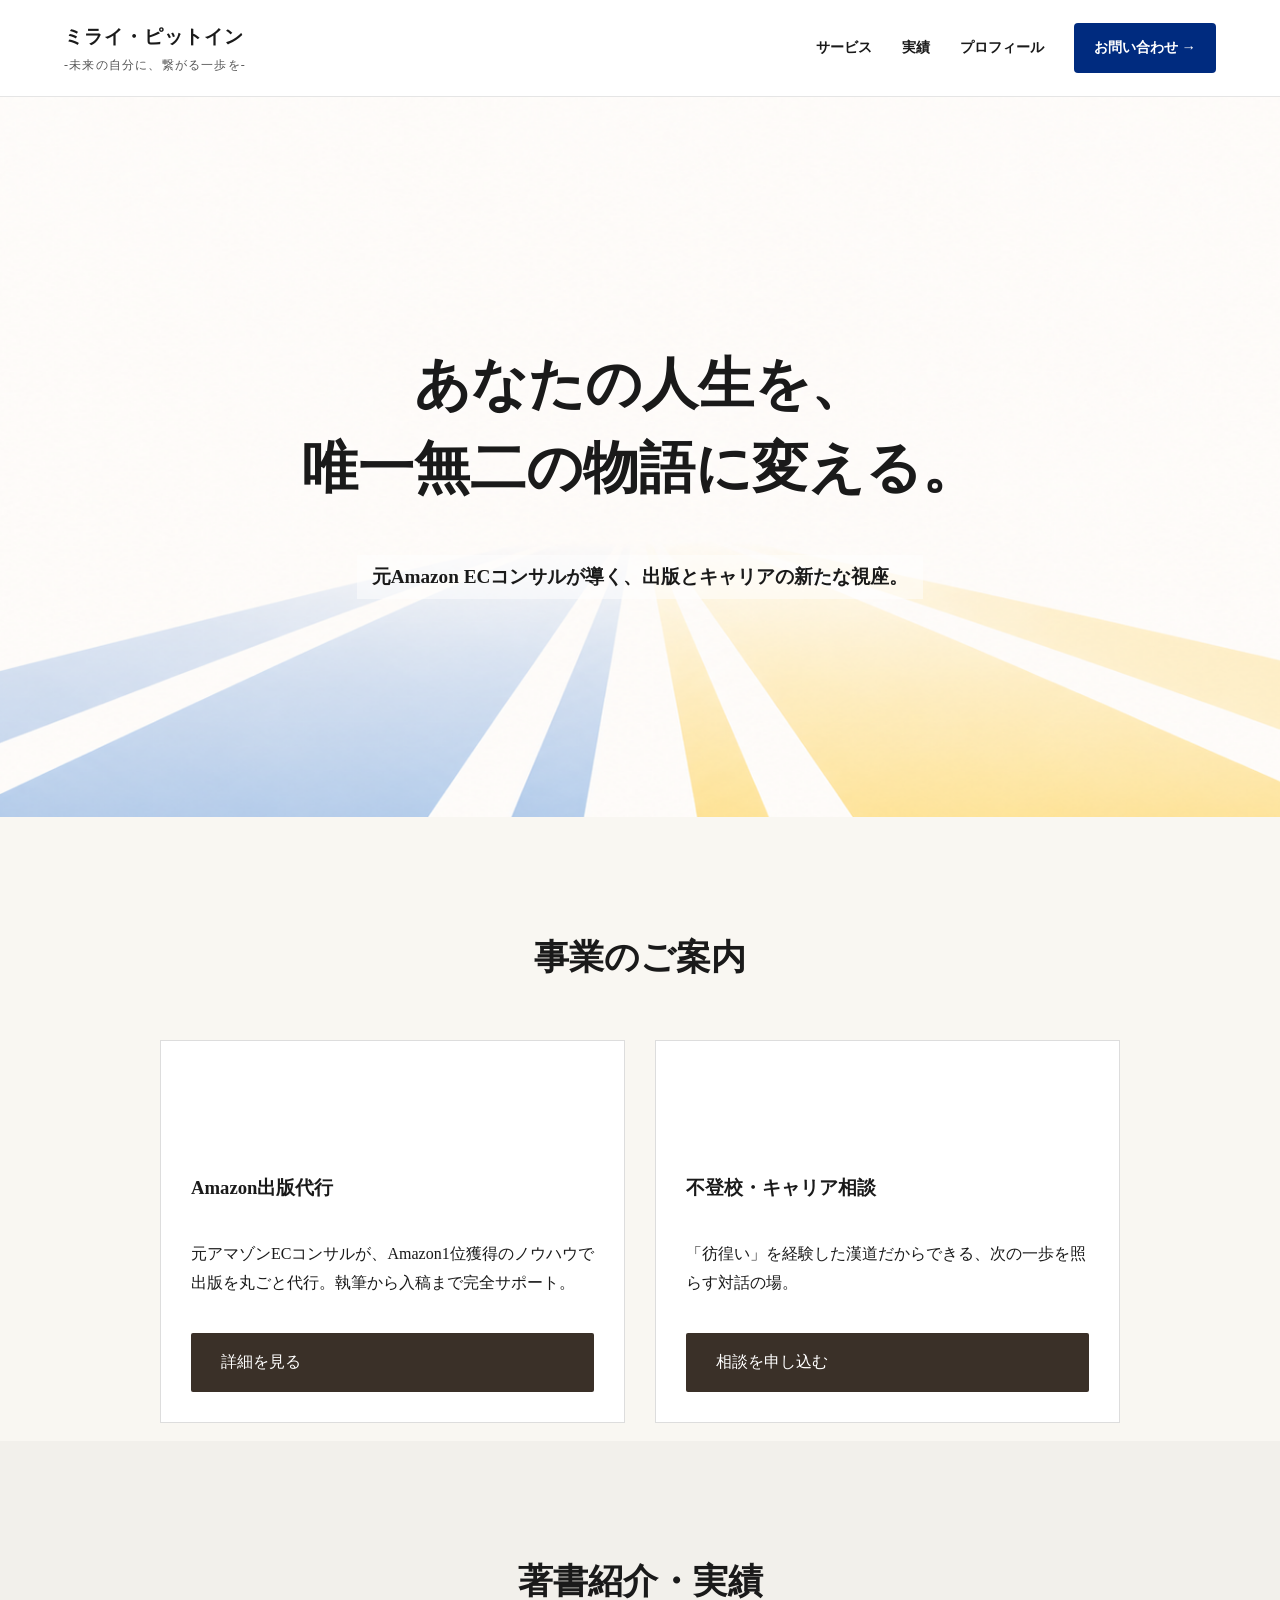
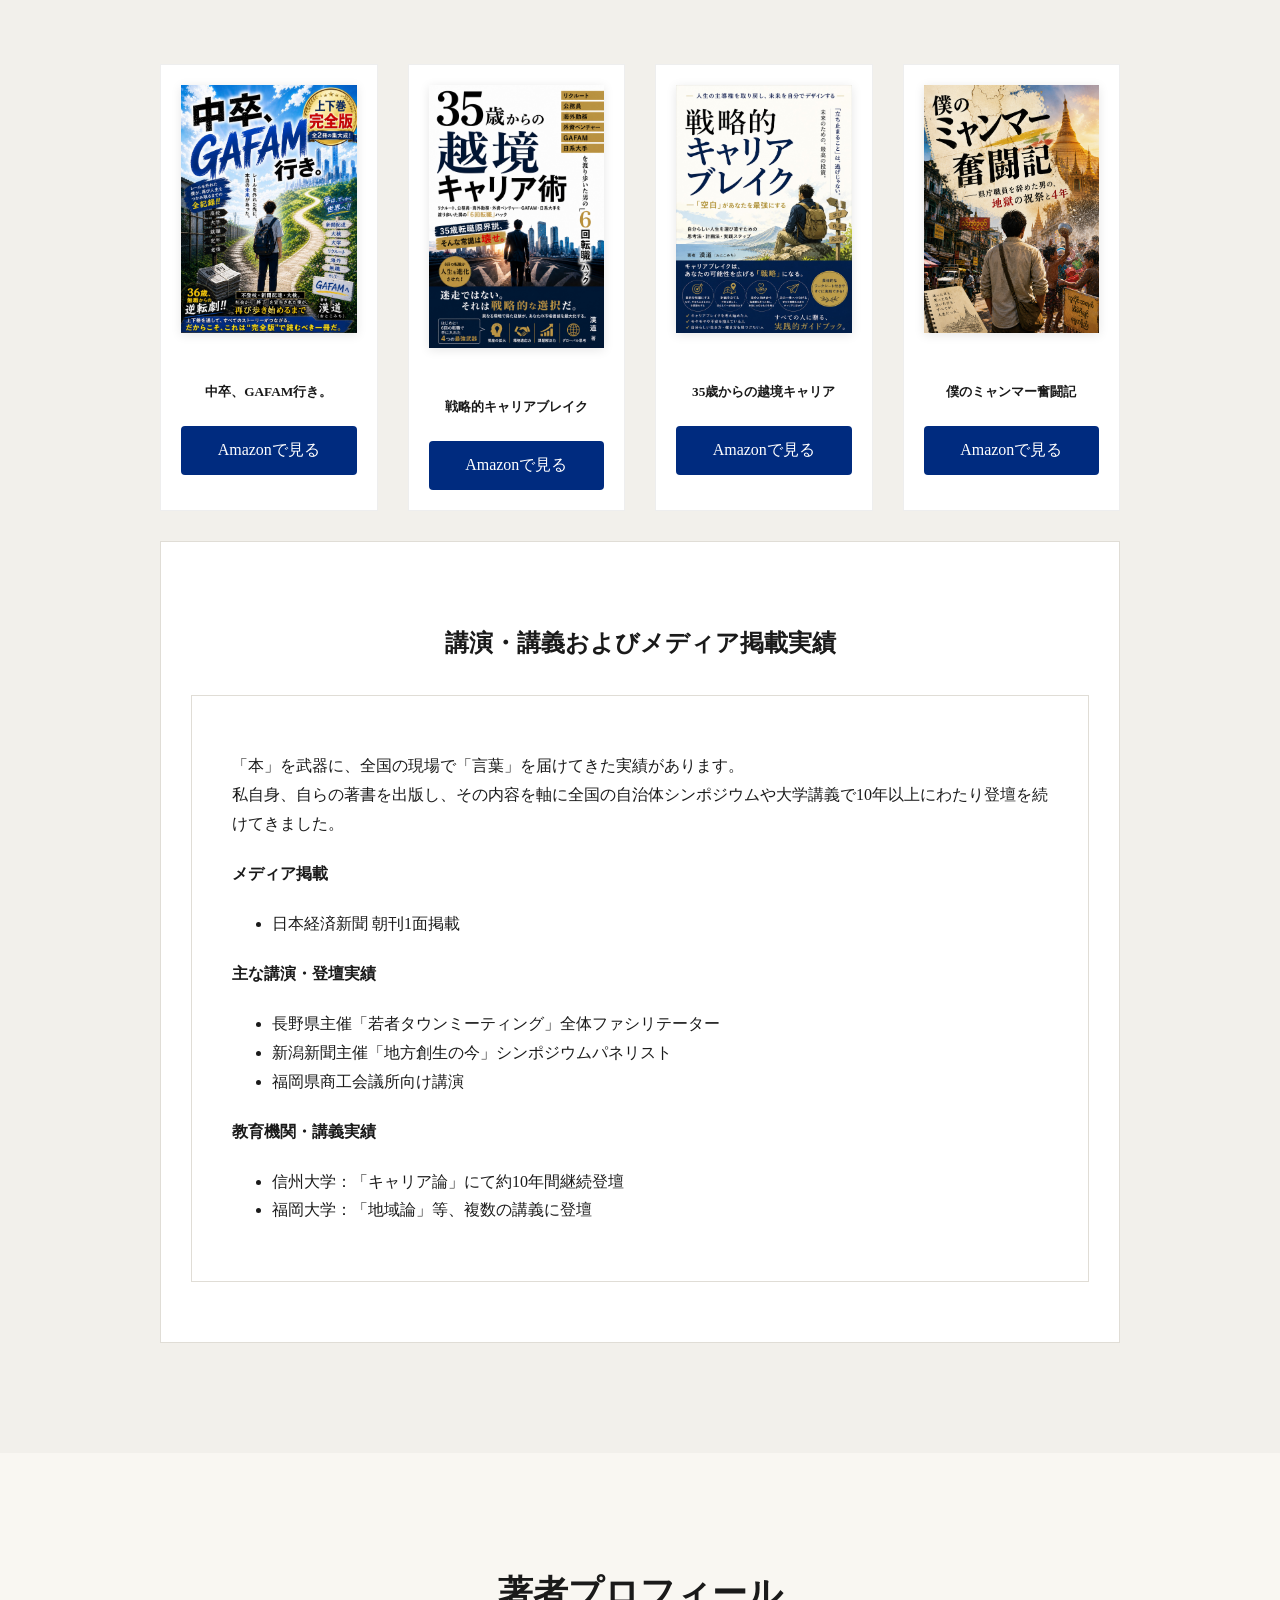
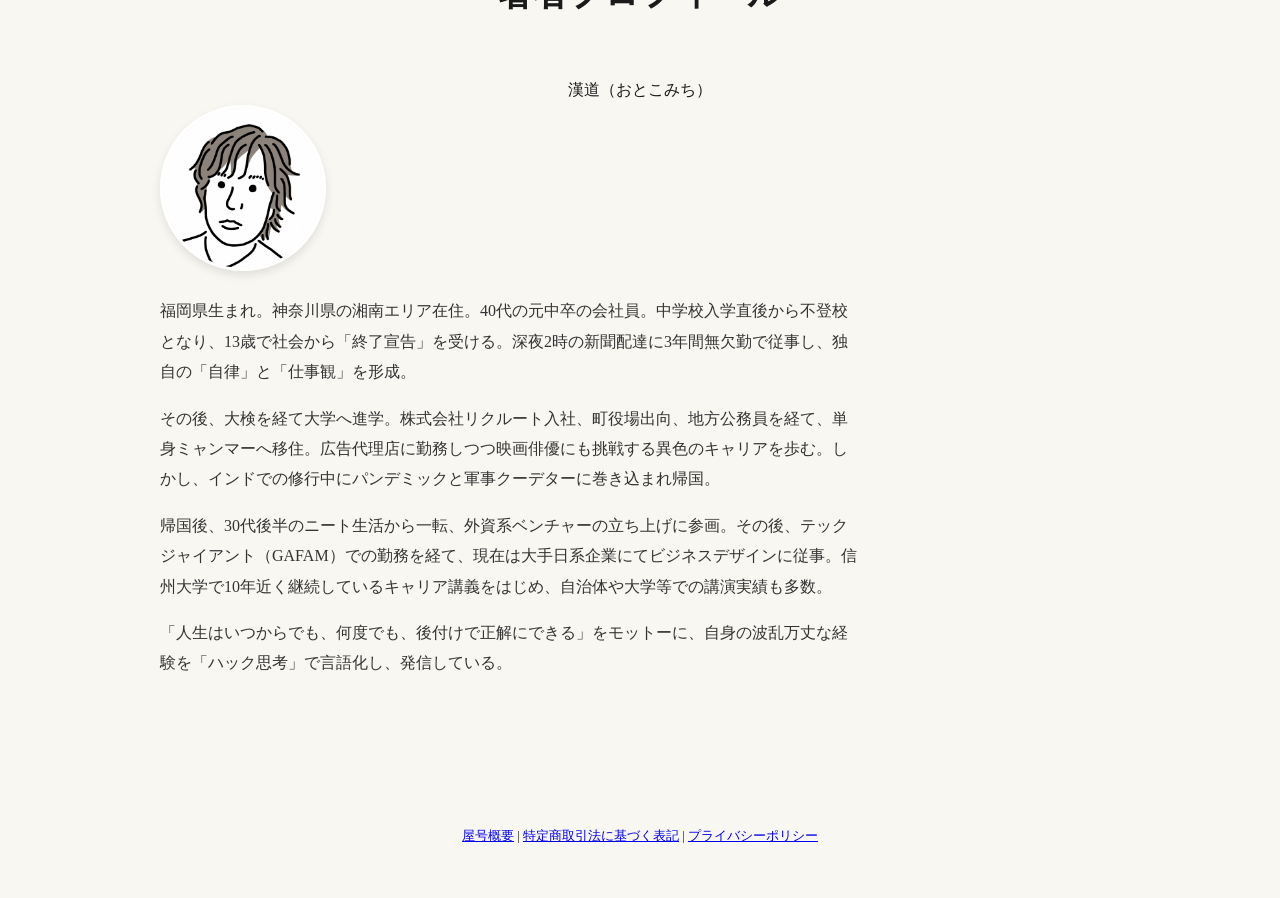
==== index.html @ f4f30e96 "Add files via upload" ====
<!DOCTYPE html>
<html lang="ja">
<head>
  <link rel="stylesheet" href="style.css">
  <meta charset="UTF-8">
  <meta name="viewport" content="width=device-width, initial-scale=1.0">
  <title>ミライ・ピットイン | 未来の自分に、繋がる一歩に。</title>
  <style>
    html { scroll-behavior: smooth; }
    body { font-family: "游明朝", "Yu Mincho", serif; color: #1a1a1a; background: #f9f7f2; margin: 0; line-height: 1.8; }
    .inner { max-width: 960px; margin: 0 auto; padding: 0 5%; }
    .section { padding: 80px 0; }
    .section-title { text-align: center; font-size: 2.2rem; margin-bottom: 50px; font-family: 'Noto Serif JP', serif; }

    /* ヘッダー */
    header { display: flex; justify-content: space-between; align-items: center; padding: 20px 5%; background: rgba(255, 255, 255, 0.95); position: sticky; top: 0; z-index: 100; border-bottom: 1px solid rgba(0,0,0,0.1); }
    .nav-links { display: flex; gap: 30px; align-items: center; }
    .nav-links a { text-decoration: none; color: #1a1a1a; font-weight: bold; font-size: 0.9rem; }
    .cta-btn { background: #002b7f; color: #ffffff !important; padding: 12px 20px; border-radius: 4px; }

    /* ヒーロー */
    .top-hero { height: 80vh; display: flex; flex-direction: column; justify-content: center; align-items: center; text-align: center; background: url('bg-hero.jpg') no-repeat center center fixed; background-size: cover; }
    .top-hero h1 { font-size: 3.5rem; line-height: 1.5; margin-bottom: 25px; color: #1a1a1a; text-shadow: 0 0 15px rgba(255,255,255,0.8); }

    /* カード・実績 */
    .services-grid { display: grid; grid-template-columns: repeat(auto-fit, minmax(300px, 1fr)); gap: 30px; }
    .card { background: #fff; padding: 40px; border: 1px solid #e0ddd6; text-align: center; }
    .btn { display: inline-block; padding: 15px 30px; background: #3a3028; color: #fff; text-decoration: none; border-radius: 2px; margin-top: 20px; }
    
    .book-grid { display: grid; grid-template-columns: repeat(auto-fit, minmax(200px, 1fr)); gap: 30px; }
    .book-card { background: #fff; padding: 20px; text-align: center; border: 1px solid #eee; }
    .book-card img { width: 100%; height: auto; margin-bottom: 15px; box-shadow: 0 2px 10px rgba(0,0,0,0.1); }
    .book-btn { display: block; margin-top: 10px; padding: 10px; background: #002b7f; color: #fff; text-decoration: none; border-radius: 4px; }
    
    .achievements { background: #fff; padding: 30px; border: 1px solid #e0ddd6; margin: 30px 0; }
    .profile-wrap { display: grid; grid-template-columns: 240px 1fr; gap: 40px; align-items: start; }
  /* カード全体のスタイル */
.service-card {
  display: flex;        /* Flexboxを有効化 */
  flex-direction: column; /* 縦並びに配置 */
  height: 100%;         /* 高さを親要素に合わせる */
  padding: 30px;
  background: #fff;
  border: 1px solid #ddd;
}

/* テキスト部分 */
.service-text {
  flex-grow: 1;         /* 余白を埋めるようにテキストが伸びる */
  margin-bottom: 20px;
}

/* ボタン部分 */
.service-btn {
  margin-top: auto;     /* 自動的に上側の余白を最大化して一番下に配置 */
  text-align: center;
}</style>
</head>
<body>

<header>
  <div style="display: flex; flex-direction: column;">
    <span style="font-size: 1.2rem; font-weight: bold; letter-spacing: 0.05em;">ミライ・ピットイン</span>
    <span style="font-size: 0.75rem; color: #555; letter-spacing: 0.1em;">-未来の自分に、繋がる一歩を-</span>
  </div>
  <nav class="nav-links">
    <a href="#service">サービス</a>
    <a href="#achievements">実績</a>
    <a href="#profile">プロフィール</a>
    <a href="mailto:mirai.pitin.contact@gmail.com" class="cta-btn">お問い合わせ →</a>
  </nav>
</header>

<section class="top-hero">
  <h1>あなたの人生を、<br>唯一無二の物語に変える。</h1>
  <p style="font-size: 1.2rem; font-weight: bold; background: rgba(255,255,255,0.5); padding: 5px 15px;">元Amazon ECコンサルが導く、出版とキャリアの新たな視座。</p>
</section>

<!-- 事業案内 -->
<section class="section" id="service">
  <div class="inner">
    <h2 class="section-title">事業のご案内</h2>
    <div class="services-grid">
     <div class="service-card">
      <div class="service-text"></div>
        <h3>Amazon出版代行</h3>
        <p>元アマゾンECコンサルが、Amazon1位獲得のノウハウで出版を丸ごと代行。執筆から入稿まで完全サポート。</p>
        <a href="service-publishing.html" class="btn">詳細を見る</a>
      </div>
     <div class="service-card">
      <div class="service-text"></div>
        <h3>不登校・キャリア相談</h3>
        <p>「彷徨い」を経験した漢道だからできる、次の一歩を照らす対話の場。</p>
        <a href="./career-consulting.html" class="btn">相談を申し込む</a>
      </div>
    </div>
  </div>
</section>

<!-- 著書・実績 -->
<section class="section" id="achievements" style="background: #f2f0eb;">
  <div class="inner">
    <h2 class="section-title">著書紹介・実績</h2>
    <div class="book-grid">
      <div class="book-card"><img src="book1.jpg" alt="中卒、GAFAM行き。"><h5>中卒、GAFAM行き。</h5><a href="https://www.amazon.co.jp/dp/B0GZ6RTQ67" target="_blank" class="book-btn">Amazonで見る</a></div>
      <div class="book-card"><img src="book2.jpg" alt="戦略的キャリアブレイク"><h5>戦略的キャリアブレイク</h5><a href="https://www.amazon.co.jp/dp/B0GYLPK5RD" target="_blank" class="book-btn">Amazonで見る</a></div>
      <div class="book-card"><img src="book3.jpg" alt="35歳からの越境キャリア"><h5>35歳からの越境キャリア</h5><a href="https://www.amazon.co.jp/dp/B0GYBDL5W5" target="_blank" class="book-btn">Amazonで見る</a></div>
      <div class="book-card"><img src="book4.jpg" alt="僕のミャンマー奮闘記"><h5>僕のミャンマー奮闘記</h5><a href="#" class="book-btn">Amazonで見る</a></div>
    </div>
    
    <div class="achievements">
     <h2 style="margin-top: 50px; text-align: center;">講演・講義およびメディア掲載実績</h2>
<div class="achievements" style="background: #fff; padding: 40px; border: 1px solid #e0ddd6; line-height: 1.8;">
  <p style="margin-bottom: 20px;">
    「本」を武器に、全国の現場で「言葉」を届けてきた実績があります。<br>
    私自身、自らの著書を出版し、その内容を軸に全国の自治体シンポジウムや大学講義で10年以上にわたり登壇を続けてきました。</p>
      <h4>メディア掲載</h4>
      <ul><li>日本経済新聞 朝刊1面掲載</li></ul>
      <h4>主な講演・登壇実績</h4>
      <ul>
        <li>長野県主催「若者タウンミーティング」全体ファシリテーター</li>
        <li>新潟新聞主催「地方創生の今」シンポジウムパネリスト</li>
        <li>福岡県商工会議所向け講演</li>
      </ul>
      <h4>教育機関・講義実績</h4>
      <ul>
        <li>信州大学：「キャリア論」にて約10年間継続登壇</li>
        <li>福岡大学：「地域論」等、複数の講義に登壇</li>
      </ul>
    </div>
  </div>
</section>

<!-- プロフィール -->
<section class="section" id="profile">
  <div class="inner">
    <h2 class="section-title">著者プロフィール</h2>
<div class="profile-wrap" 
     style="
       display:flex;
       flex-direction:column;
       align-items:center;
       gap:30px;">漢道（おとこみち）</h3>
      </div>
      <img src="profile.png" alt="漢道" style="
  width:160px;
  height:160px;
  border-radius:50%;
  object-fit:cover;
  border:3px solid #fff;
  box-shadow:0 4px 10px rgba(0,0,0,0.1);
">
   <div style="
  line-height:1.9;
  color:#333;
  width:100%;
  max-width:700px;
  text-align:left;
">
        <p>福岡県生まれ。神奈川県の湘南エリア在住。40代の元中卒の会社員。中学校入学直後から不登校となり、13歳で社会から「終了宣告」を受ける。深夜2時の新聞配達に3年間無欠勤で従事し、独自の「自律」と「仕事観」を形成。</p>
        <p>その後、大検を経て大学へ進学。株式会社リクルート入社、町役場出向、地方公務員を経て、単身ミャンマーへ移住。広告代理店に勤務しつつ映画俳優にも挑戦する異色のキャリアを歩む。しかし、インドでの修行中にパンデミックと軍事クーデターに巻き込まれ帰国。</p>
        <p>帰国後、30代後半のニート生活から一転、外資系ベンチャーの立ち上げに参画。その後、テックジャイアント（GAFAM）での勤務を経て、現在は大手日系企業にてビジネスデザインに従事。信州大学で10年近く継続しているキャリア講義をはじめ、自治体や大学等での講演実績も多数。</p>
        <p>「人生はいつからでも、何度でも、後付けで正解にできる」をモットーに、自身の波乱万丈な経験を「ハック思考」で言語化し、発信している。</p>
      </div>
    </div>
  </div>
</section>

<footer>
  <p style="text-align: center; font-size: 0.8rem; margin: 50px 0;">
    <a href="company.html">屋号概要</a> | 
    <a href="tokutei.html">特定商取引法に基づく表記</a> | 
    <a href="privacy.html">プライバシーポリシー</a>
  </p>
</footer>

</body>
</html>
---- style.css ----
/* カード全体のスタイル */
.service-card {
  display: flex;        /* Flexboxを有効化 */
  flex-direction: column; /* 縦並びに配置 */
  height: 100%;         /* 高さを親要素に合わせる */
  padding: 30px;
  background: #fff;
  border: 1px solid #ddd;
}

/* テキスト部分 */
.service-text {
  flex-grow: 1;         /* 余白を埋めるようにテキストが伸びる */
  margin-bottom: 20px;
}

/* ボタン部分 */
.service-btn {
  margin-top: auto;     /* 自動的に上側の余白を最大化して一番下に配置 */
  text-align: center;
}
/* カード全体のスタイル */
.service-card {
  display: flex;        /* Flexboxを有効化 */
  flex-direction: column; /* 縦並びに配置 */
  height: 100%;         /* 高さを親要素に合わせる */
  padding: 30px;
  background: #fff;
  border: 1px solid #ddd;
}

/* テキスト部分 */
.service-text {
  flex-grow: 1;         /* 余白を埋めるようにテキストが伸びる */
  margin-bottom: 20px;
}

/* ボタン部分 */
.service-btn {
  margin-top: auto;     /* 自動的に上側の余白を最大化して一番下に配置 */
  text-align: center;
}
/* スマホ向けのレイアウト修正 */
/* スマホ対応（画面幅768px以下の場合） */
@media screen and (max-width: 768px) {
  /* ヘッダーを縦並びにして、リンクの隙間を調整 */
  header { 
    flex-direction: column; 
    padding: 15px; 
    gap: 15px; 
  }
  .nav-links { 
    gap: 10px; 
    font-size: 0.8rem; 
  }
  
  /* メインのキャッチコピーの文字サイズを小さく調整 */
  .top-hero h1 { 
    font-size: 2rem; 
    padding: 0 20px; 
  }
  
  /* プロフィールエリアを縦1列に並べ、中央寄せ */
  .profile-wrap { 
    grid-template-columns: 1fr; 
    text-align: center; 
  }
  .profile-wrap img { 
    margin-bottom: 10px; 
  }
  
  /* 事業カードを縦並びに */
  .services-grid {
    grid-template-columns: 1fr;
  }
}

/* プロフィールエリアをスマホで縦並びにする設定 */
  .profile-wrap {
    display: flex;          /* GridからFlexに切り替えることで上下配置を制御 */
    flex-direction: column; /* 縦積み（画像が上、文章が下） */
    align-items: center;    /* 中央寄せ */
    gap: 20px;
  }
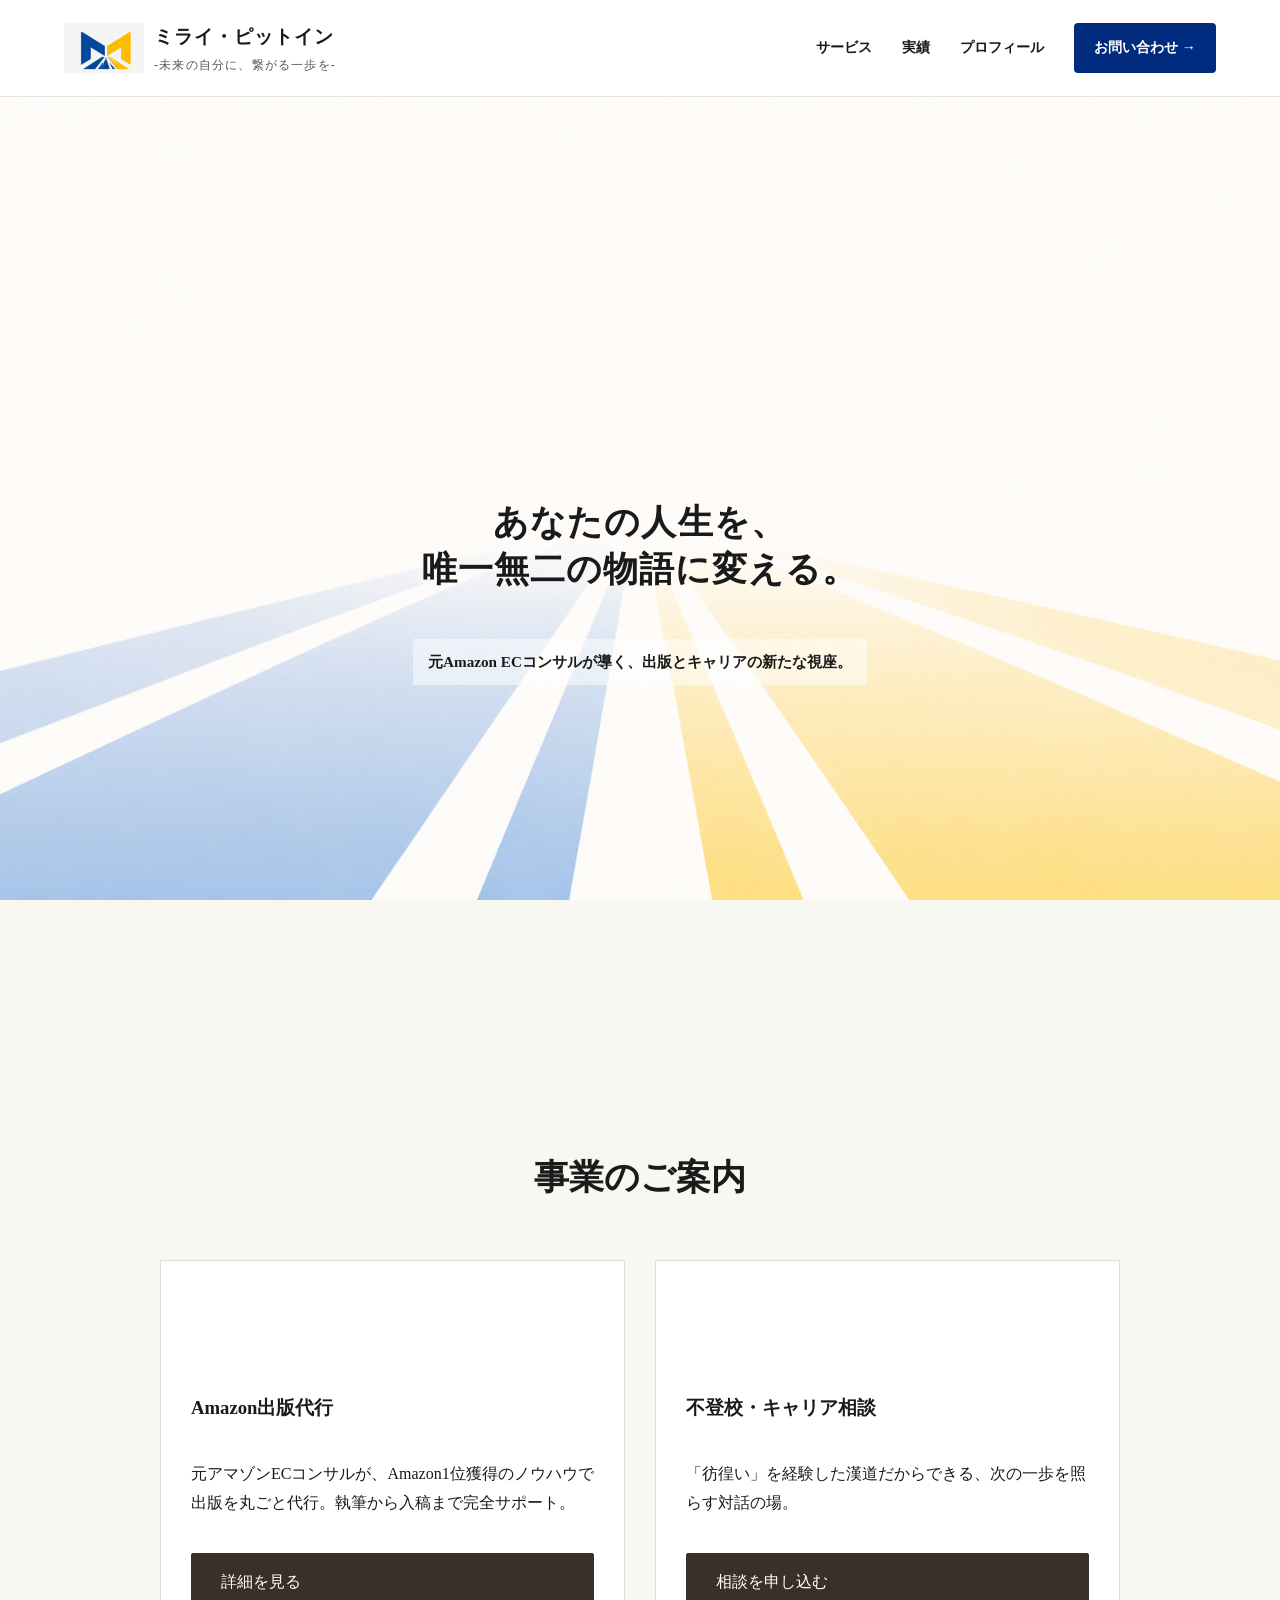
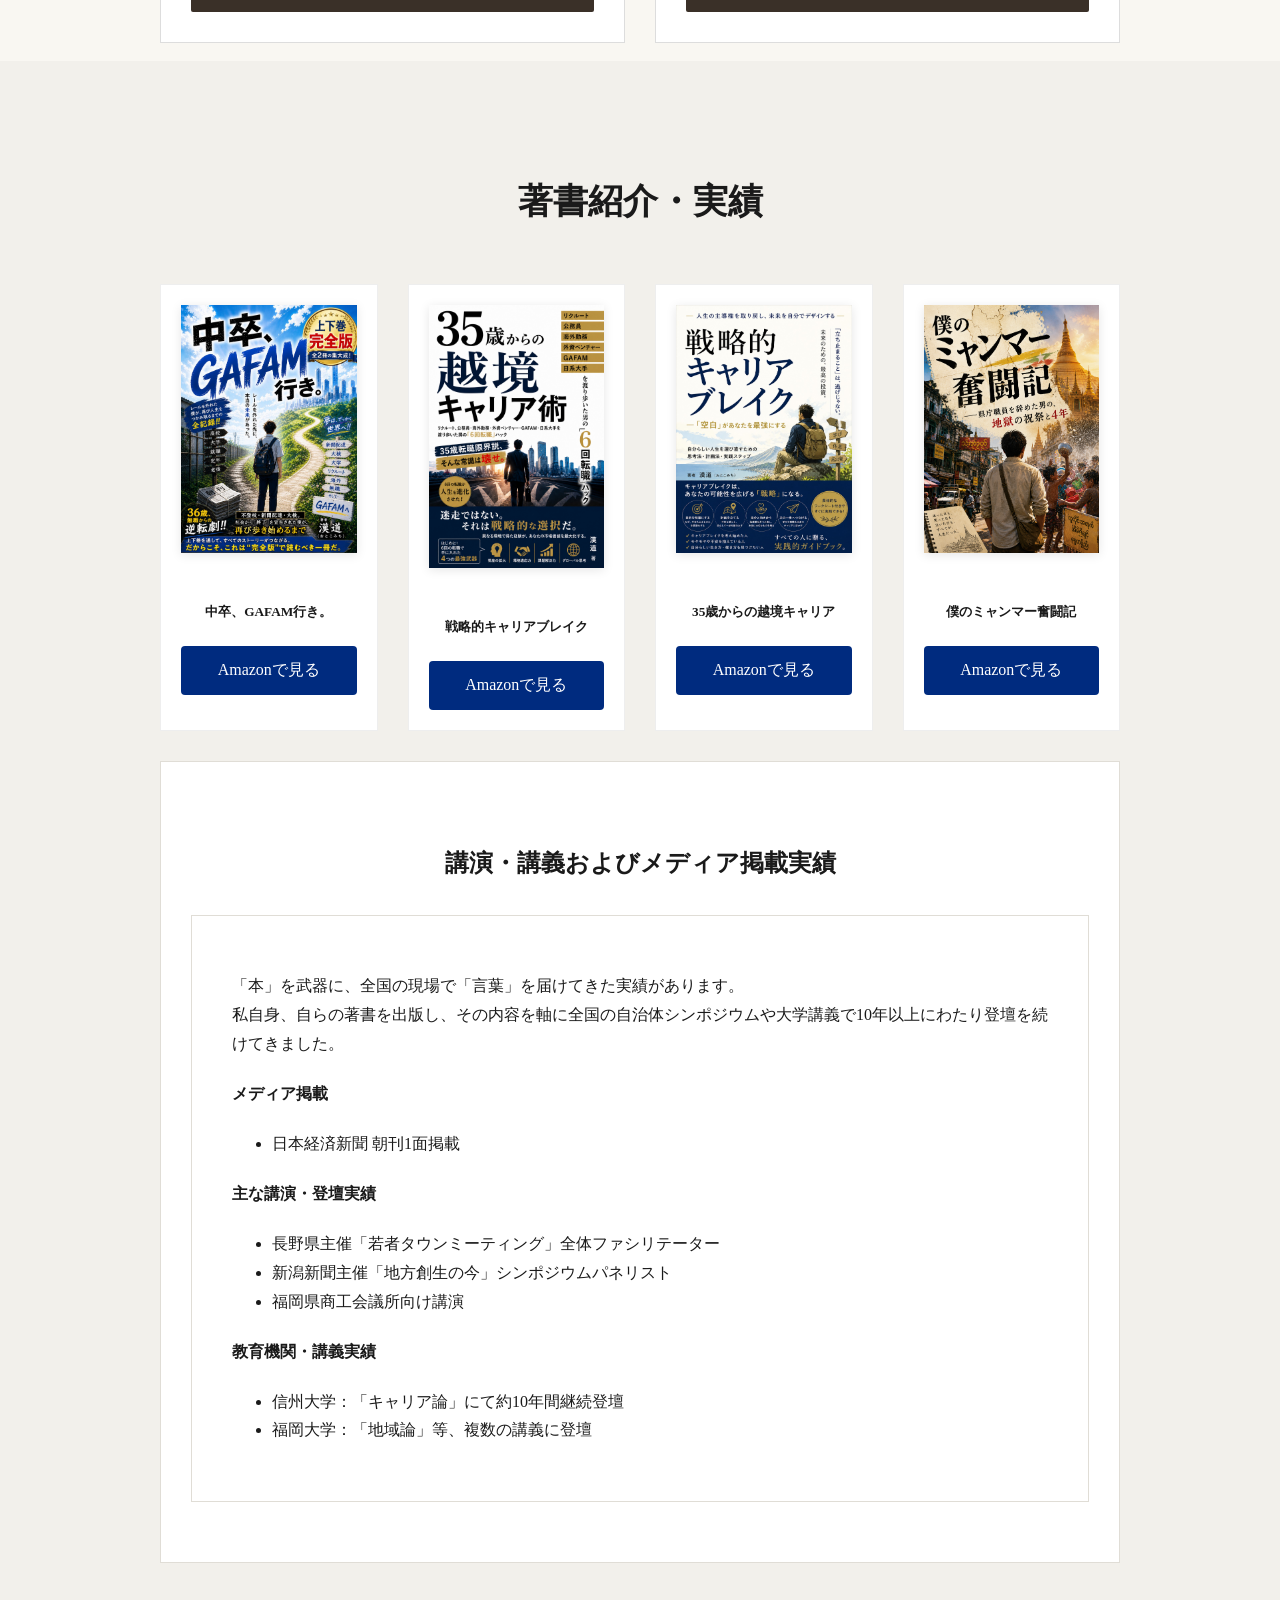
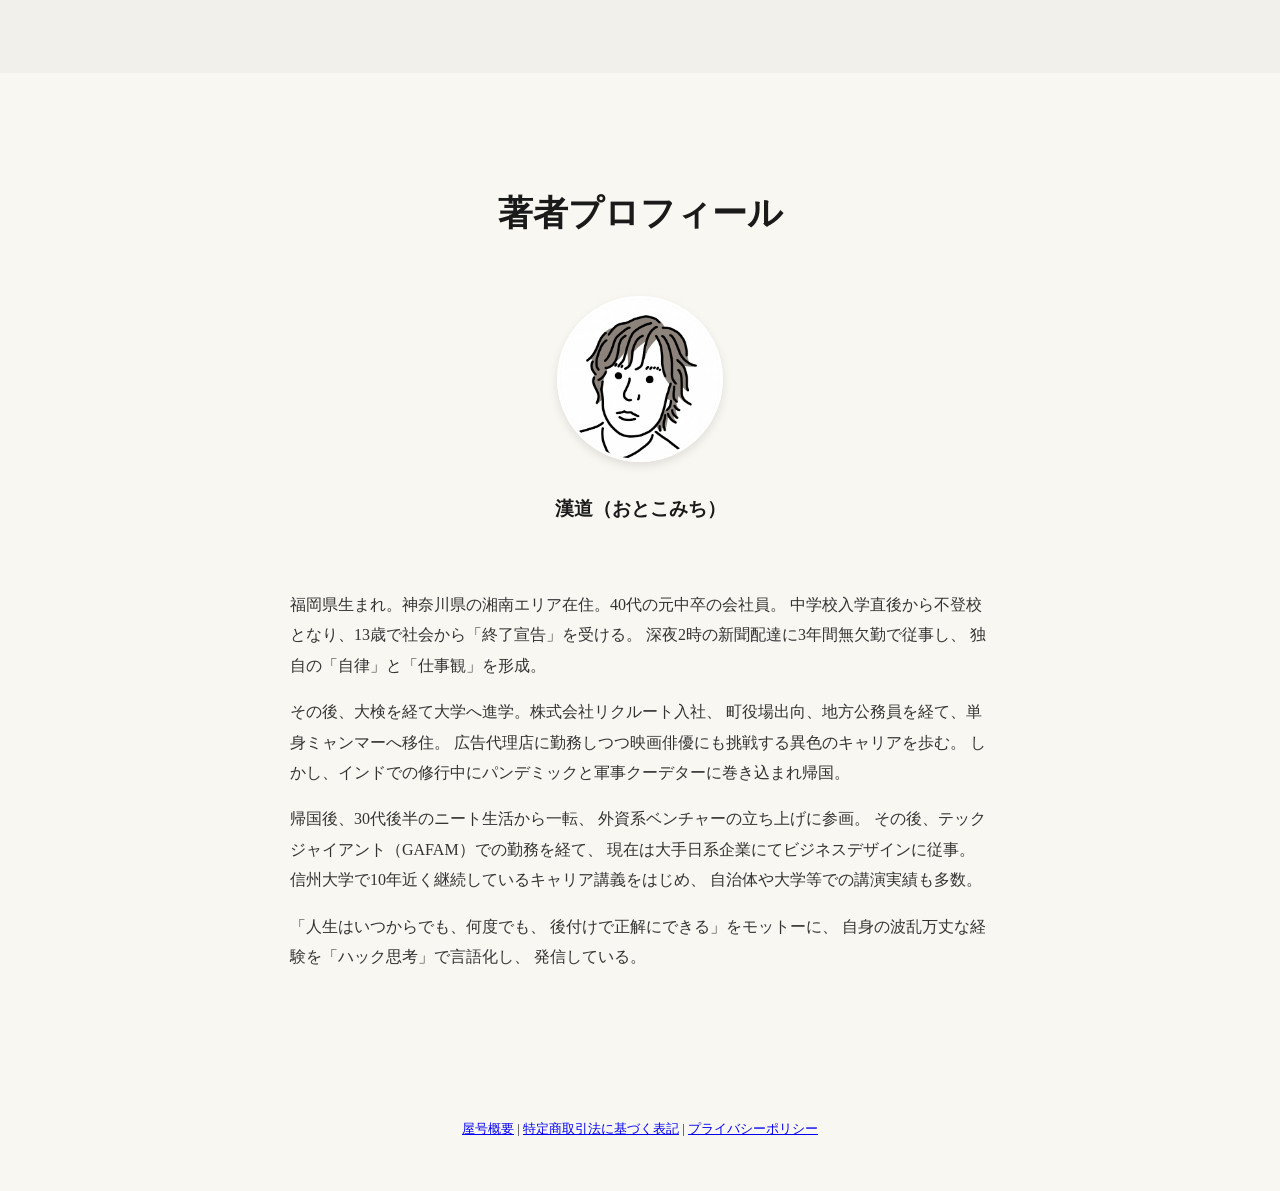
==== commit 543fc096: "Add files via upload" ====
--- a/index.html
+++ b/index.html
@@ -59,10 +59,13 @@
 <body>
 
 <header>
+ <div style="display: flex; align-items: center; gap: 10px;">
+  <img src="logo.png" alt="ロゴ" style="width: 80px; height: auto;">
   <div style="display: flex; flex-direction: column;">
     <span style="font-size: 1.2rem; font-weight: bold; letter-spacing: 0.05em;">ミライ・ピットイン</span>
     <span style="font-size: 0.75rem; color: #555; letter-spacing: 0.1em;">-未来の自分に、繋がる一歩を-</span>
   </div>
+</div>
   <nav class="nav-links">
     <a href="#service">サービス</a>
     <a href="#achievements">実績</a>
@@ -71,9 +74,36 @@
   </nav>
 </header>
 
-<section class="top-hero">
-  <h1>あなたの人生を、<br>唯一無二の物語に変える。</h1>
-  <p style="font-size: 1.2rem; font-weight: bold; background: rgba(255,255,255,0.5); padding: 5px 15px;">元Amazon ECコンサルが導く、出版とキャリアの新たな視座。</p>
+<section class="top-hero"
+  style="
+    min-height:80vh;
+    padding:120px 0 100px;
+    display:flex;
+    flex-direction:column;
+    justify-content:center;
+    align-items:center;
+    text-align:center;
+  ">
+
+  <h1 style="
+    font-size:2.2rem;
+    line-height:1.35;
+    padding:0 6%;
+    letter-spacing:0.03em;
+    text-align:center;
+  ">
+    あなたの人生を、<br>
+    唯一無二の物語に変える。
+  </h1>
+<p style="
+  font-size:0.95rem;
+  font-weight:bold;
+  background:rgba(255,255,255,0.5);
+  padding:10px 15px;
+  margin:20px 8% 0;
+  line-height:1.7;
+  text-align:center;
+">元Amazon ECコンサルが導く、出版とキャリアの新たな視座。</p>
 </section>
 
 <!-- 事業案内 -->
@@ -134,33 +164,80 @@
 <!-- プロフィール -->
 <section class="section" id="profile">
   <div class="inner">
-    <h2 class="section-title">著者プロフィール</h2>
-<div class="profile-wrap" 
-     style="
-       display:flex;
-       flex-direction:column;
-       align-items:center;
-       gap:30px;">漢道（おとこみち）</h3>
-      </div>
-      <img src="profile.png" alt="漢道" style="
-  width:160px;
-  height:160px;
-  border-radius:50%;
-  object-fit:cover;
-  border:3px solid #fff;
-  box-shadow:0 4px 10px rgba(0,0,0,0.1);
-">
-   <div style="
-  line-height:1.9;
-  color:#333;
-  width:100%;
-  max-width:700px;
-  text-align:left;
-">
-        <p>福岡県生まれ。神奈川県の湘南エリア在住。40代の元中卒の会社員。中学校入学直後から不登校となり、13歳で社会から「終了宣告」を受ける。深夜2時の新聞配達に3年間無欠勤で従事し、独自の「自律」と「仕事観」を形成。</p>
-        <p>その後、大検を経て大学へ進学。株式会社リクルート入社、町役場出向、地方公務員を経て、単身ミャンマーへ移住。広告代理店に勤務しつつ映画俳優にも挑戦する異色のキャリアを歩む。しかし、インドでの修行中にパンデミックと軍事クーデターに巻き込まれ帰国。</p>
-        <p>帰国後、30代後半のニート生活から一転、外資系ベンチャーの立ち上げに参画。その後、テックジャイアント（GAFAM）での勤務を経て、現在は大手日系企業にてビジネスデザインに従事。信州大学で10年近く継続しているキャリア講義をはじめ、自治体や大学等での講演実績も多数。</p>
-        <p>「人生はいつからでも、何度でも、後付けで正解にできる」をモットーに、自身の波乱万丈な経験を「ハック思考」で言語化し、発信している。</p>
+
+    <h2 class="section-title">
+      著者プロフィール
+    </h2>
+
+    <div class="profile-wrap"
+      style="
+        display:flex;
+        flex-direction:column;
+        align-items:center;
+        gap:30px;
+      ">
+
+      <div style="text-align:center;">
+
+        <img
+          src="profile.png"
+          alt="漢道"
+          style="
+            width:160px;
+            height:160px;
+            border-radius:50%;
+            object-fit:cover;
+            border:3px solid #fff;
+            box-shadow:0 4px 10px rgba(0,0,0,0.1);
+          "
+        >
+
+        <h3 style="margin-top:20px;">
+          漢道（おとこみち）
+        </h3>
+
+      </div>
+
+      <div
+        style="
+          line-height:1.9;
+          color:#333;
+          width:100%;
+          max-width:700px;
+          text-align:left;
+        "
+      >
+
+        <p>
+          福岡県生まれ。神奈川県の湘南エリア在住。40代の元中卒の会社員。
+          中学校入学直後から不登校となり、13歳で社会から「終了宣告」を受ける。
+          深夜2時の新聞配達に3年間無欠勤で従事し、
+          独自の「自律」と「仕事観」を形成。
+        </p>
+
+        <p>
+          その後、大検を経て大学へ進学。株式会社リクルート入社、
+          町役場出向、地方公務員を経て、単身ミャンマーへ移住。
+          広告代理店に勤務しつつ映画俳優にも挑戦する異色のキャリアを歩む。
+          しかし、インドでの修行中にパンデミックと軍事クーデターに巻き込まれ帰国。
+        </p>
+
+        <p>
+          帰国後、30代後半のニート生活から一転、
+          外資系ベンチャーの立ち上げに参画。
+          その後、テックジャイアント（GAFAM）での勤務を経て、
+          現在は大手日系企業にてビジネスデザインに従事。
+          信州大学で10年近く継続しているキャリア講義をはじめ、
+          自治体や大学等での講演実績も多数。
+        </p>
+
+        <p>
+          「人生はいつからでも、何度でも、
+          後付けで正解にできる」をモットーに、
+          自身の波乱万丈な経験を「ハック思考」で言語化し、
+          発信している。
+        </p>
+
       </div>
     </div>
   </div>
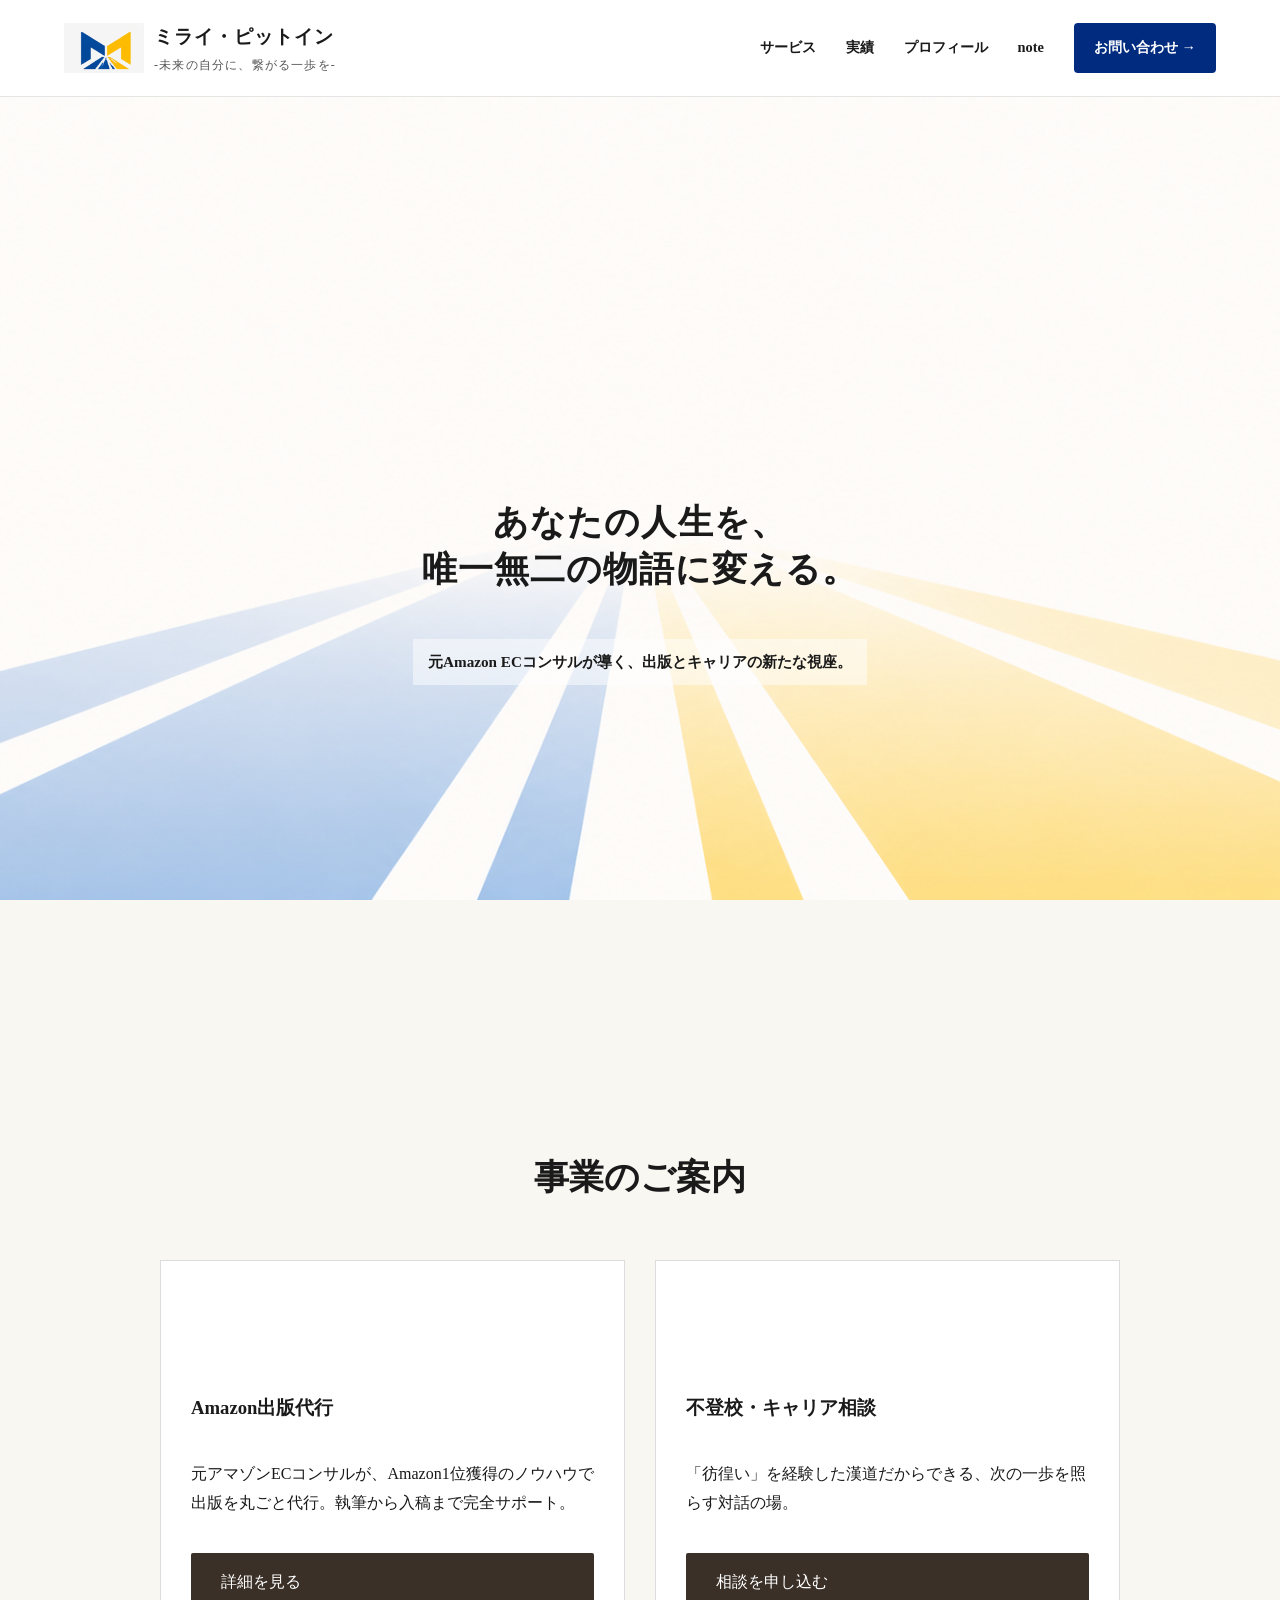
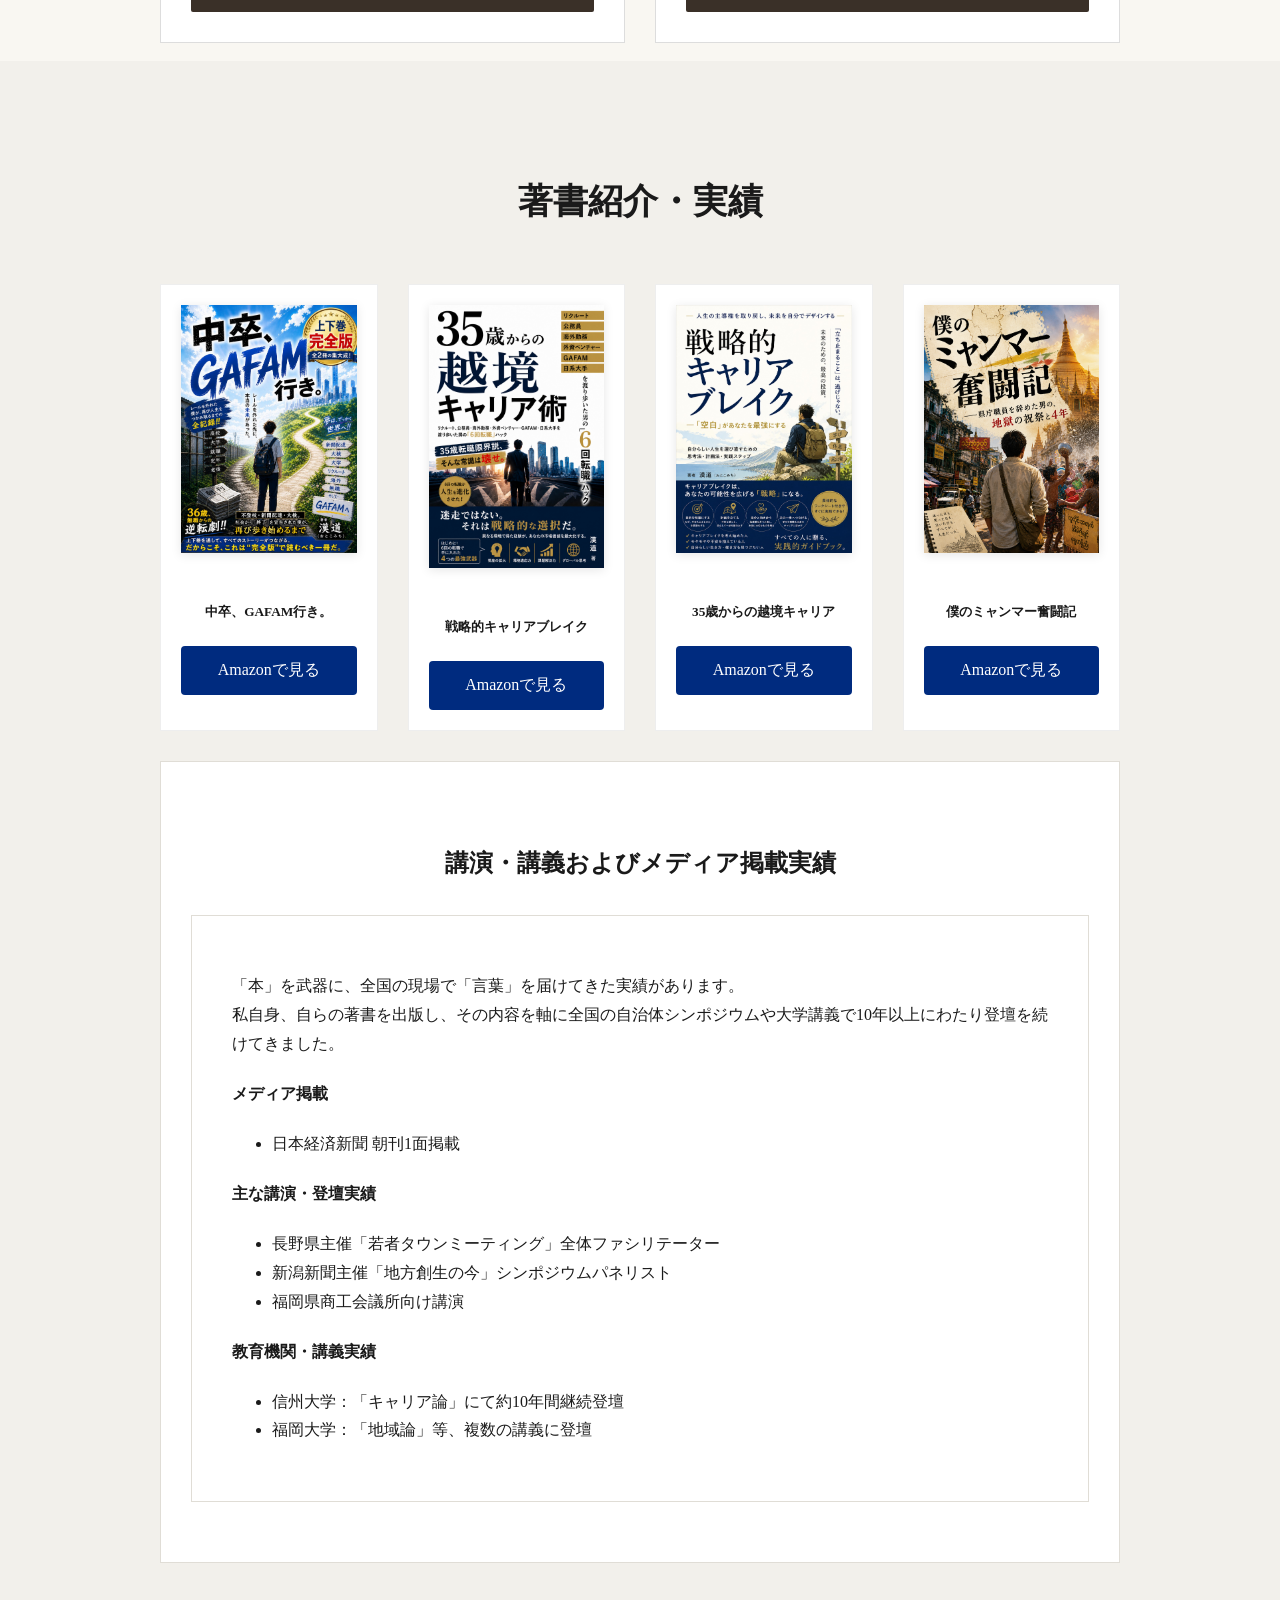
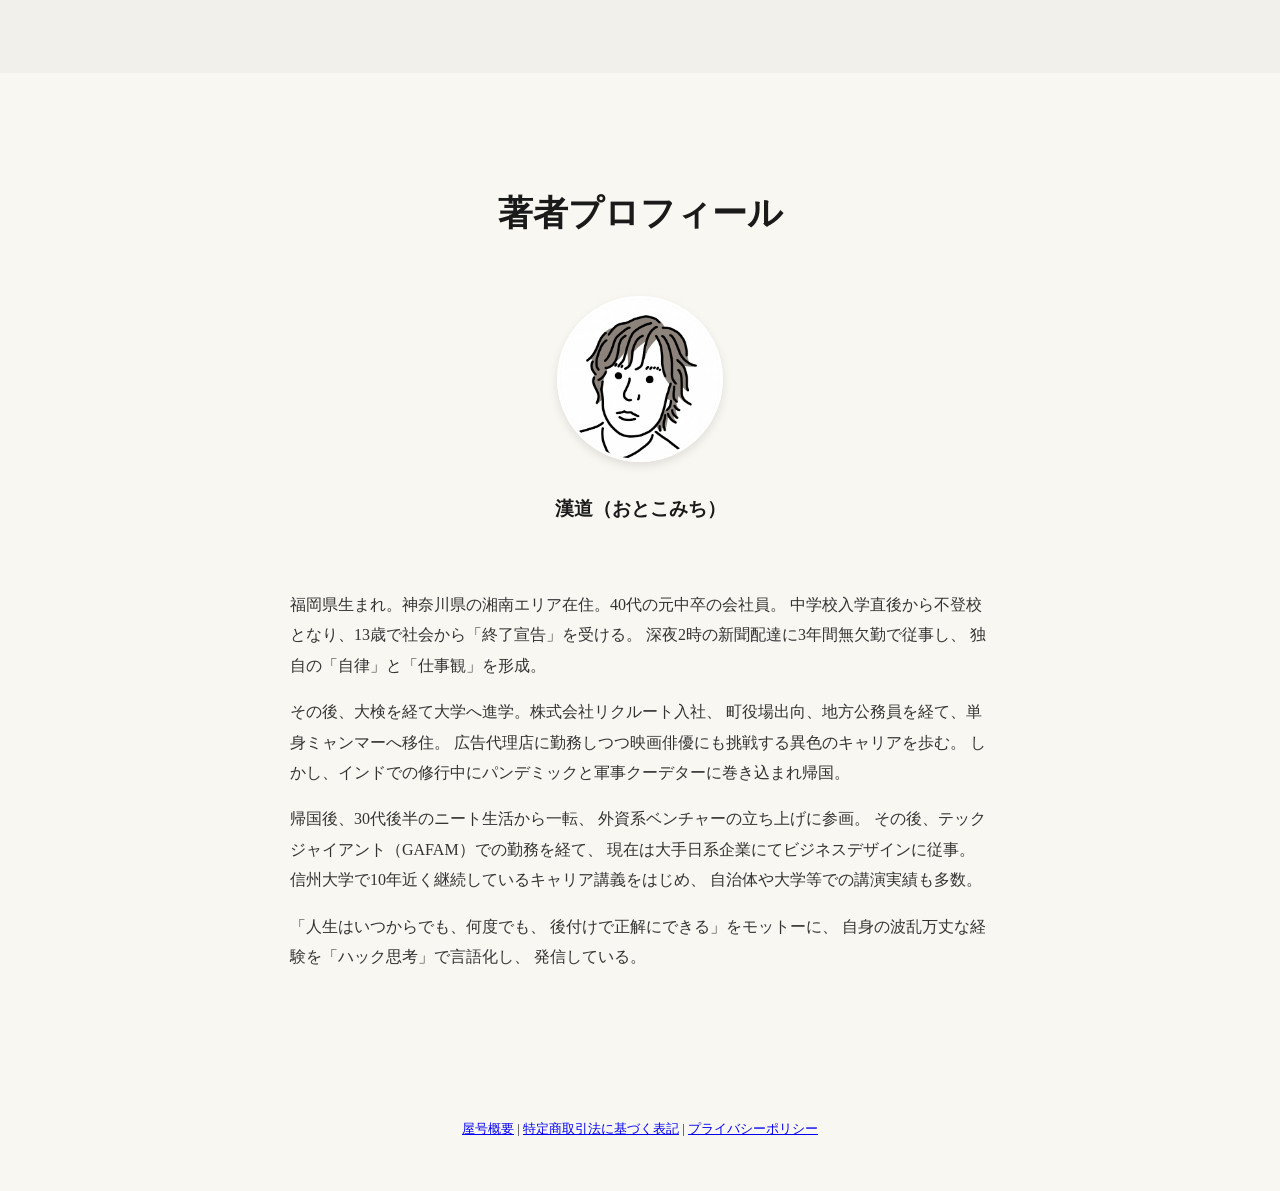
==== commit c0b2a323: "Add files via upload" ====
--- a/index.html
+++ b/index.html
@@ -1,6 +1,15 @@
 <!DOCTYPE html>
 <html lang="ja">
 <head>
+  <head>
+  <!-- 他のmetaタグの下に追加してください -->
+  <meta property="og:title" content="ミライ・ピットイン | 未来の自分に、繋がる一歩に。">
+  <meta property="og:description" content="元アマゾンECコンサルが、出版とキャリアを丸ごとサポート。あなたの知識と経験を、一冊の本へ。">
+  <meta property="og:type" content="website">
+  <meta property="og:url" content="https://takutisan-max.github.io/mirai-pitin/">
+  <meta property="og:image" content="https://takutisan-max.github.io/mirai-pitin/ogp.png">
+  <meta name="twitter:card" content="summary_large_image">
+</head>
   <link rel="stylesheet" href="style.css">
   <meta charset="UTF-8">
   <meta name="viewport" content="width=device-width, initial-scale=1.0">
@@ -66,12 +75,13 @@
     <span style="font-size: 0.75rem; color: #555; letter-spacing: 0.1em;">-未来の自分に、繋がる一歩を-</span>
   </div>
 </div>
-  <nav class="nav-links">
-    <a href="#service">サービス</a>
-    <a href="#achievements">実績</a>
-    <a href="#profile">プロフィール</a>
-    <a href="mailto:mirai.pitin.contact@gmail.com" class="cta-btn">お問い合わせ →</a>
-  </nav>
+ <nav class="nav-links">
+  <a href="#service">サービス</a>
+  <a href="#achievements">実績</a>
+  <a href="#profile">プロフィール</a>
+  <a href="https://note.com/modern_shrew1900" target="_blank">note</a> <!-- ここを追加 -->
+  <a href="mailto:mirai.pitin.contact@gmail.com" class="cta-btn">お問い合わせ →</a>
+</nav>
 </header>
 
 <section class="top-hero"
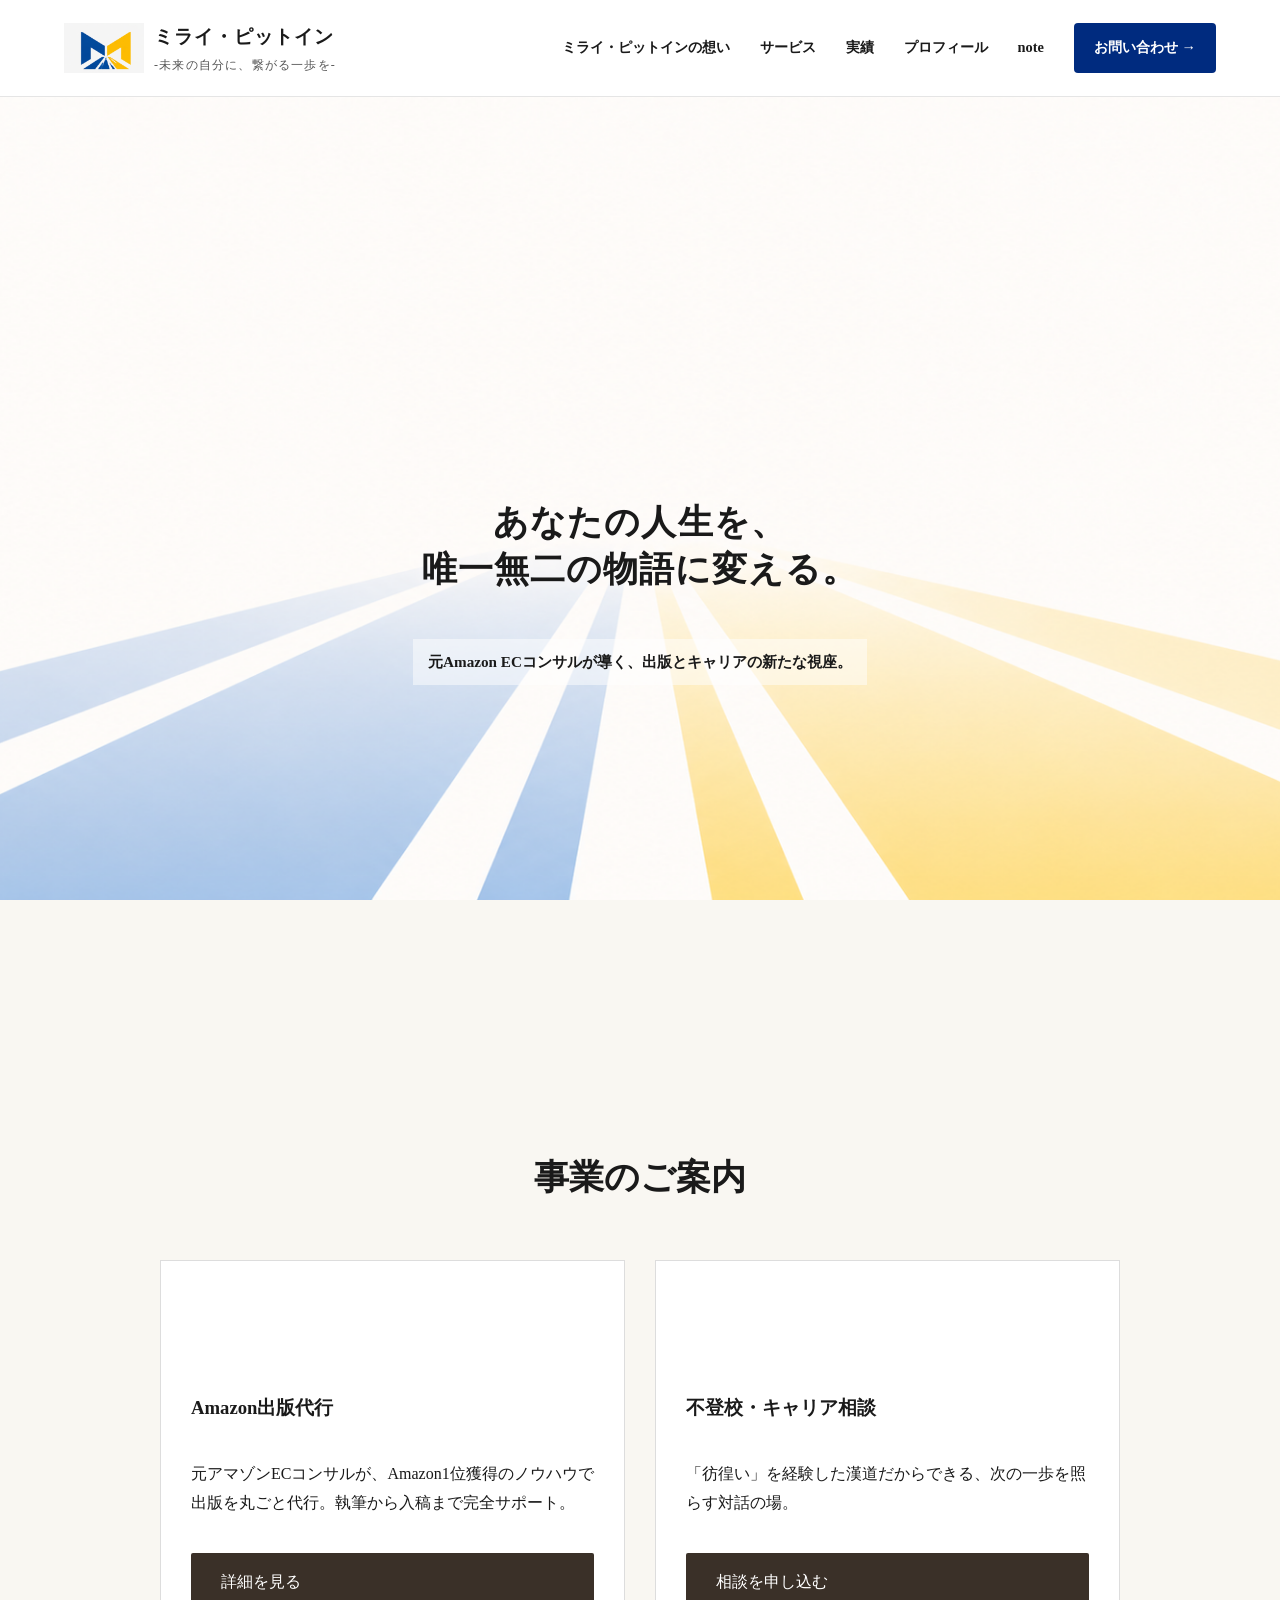
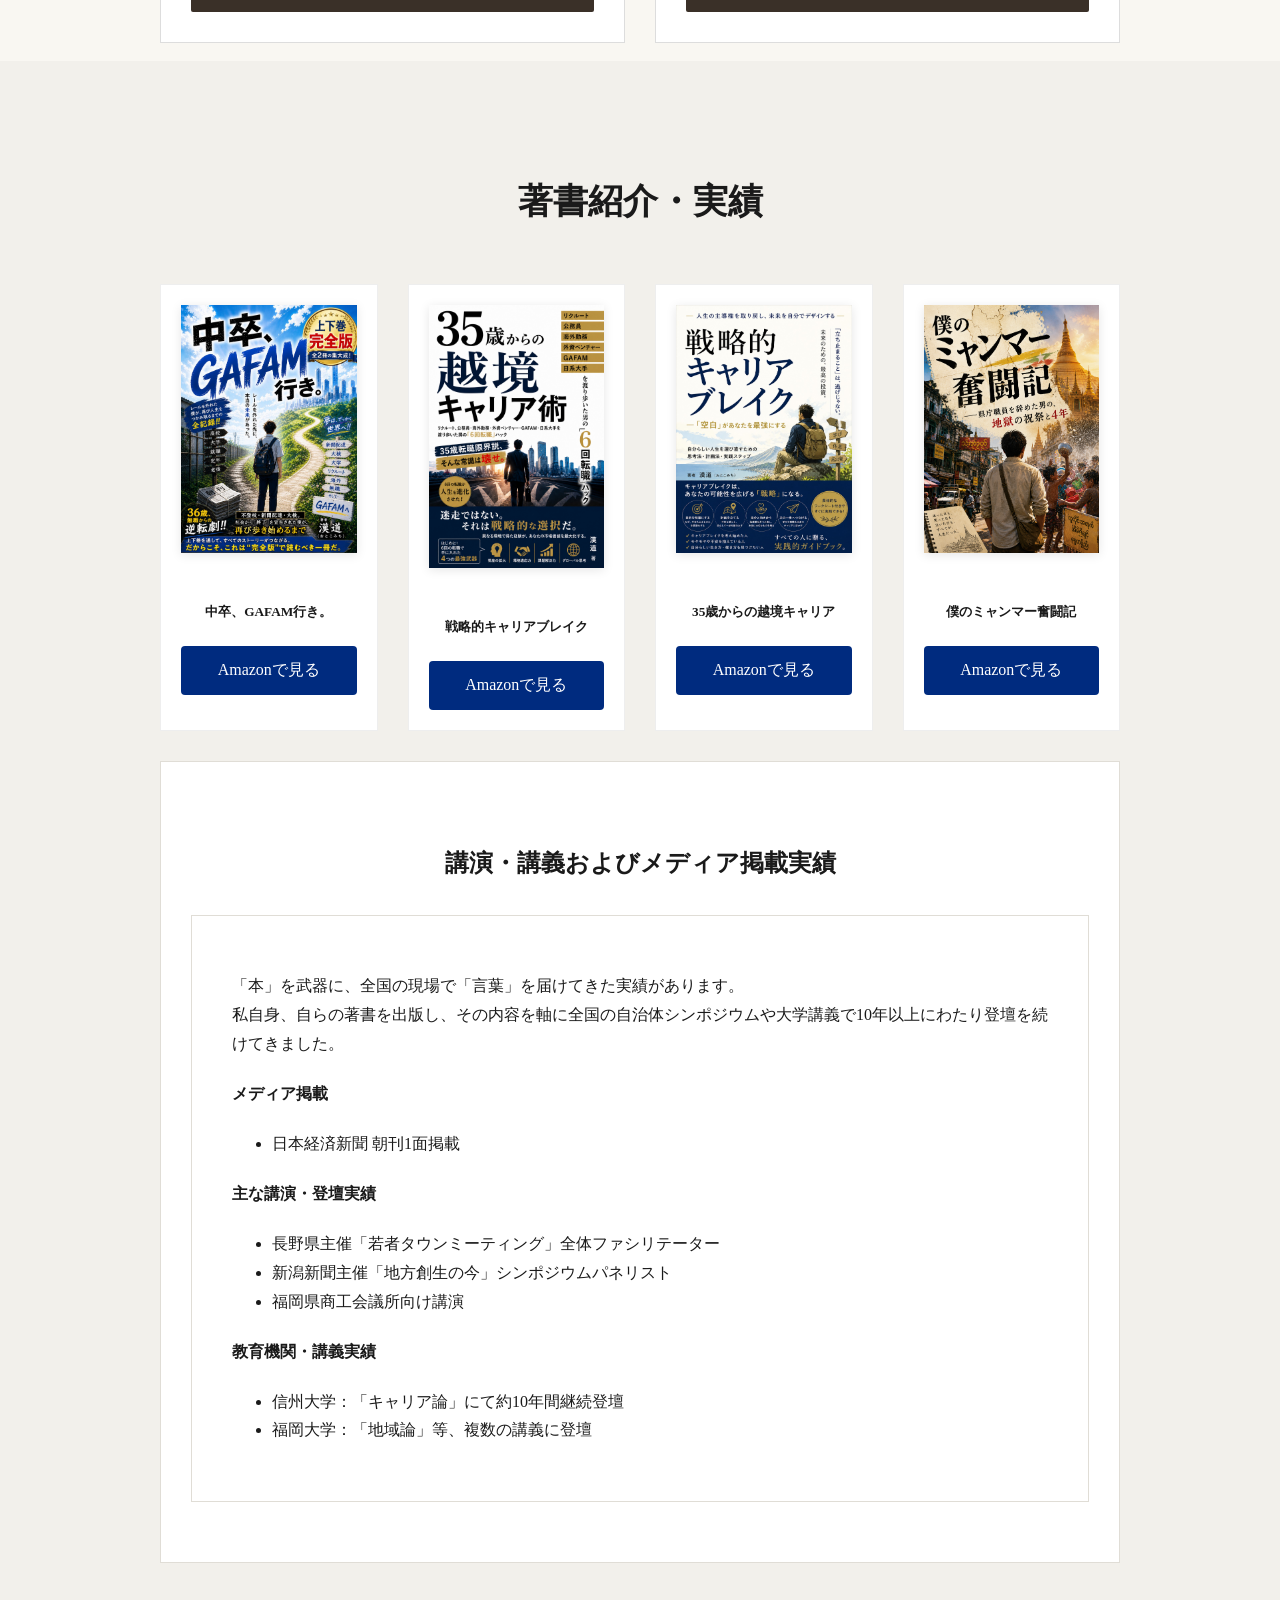
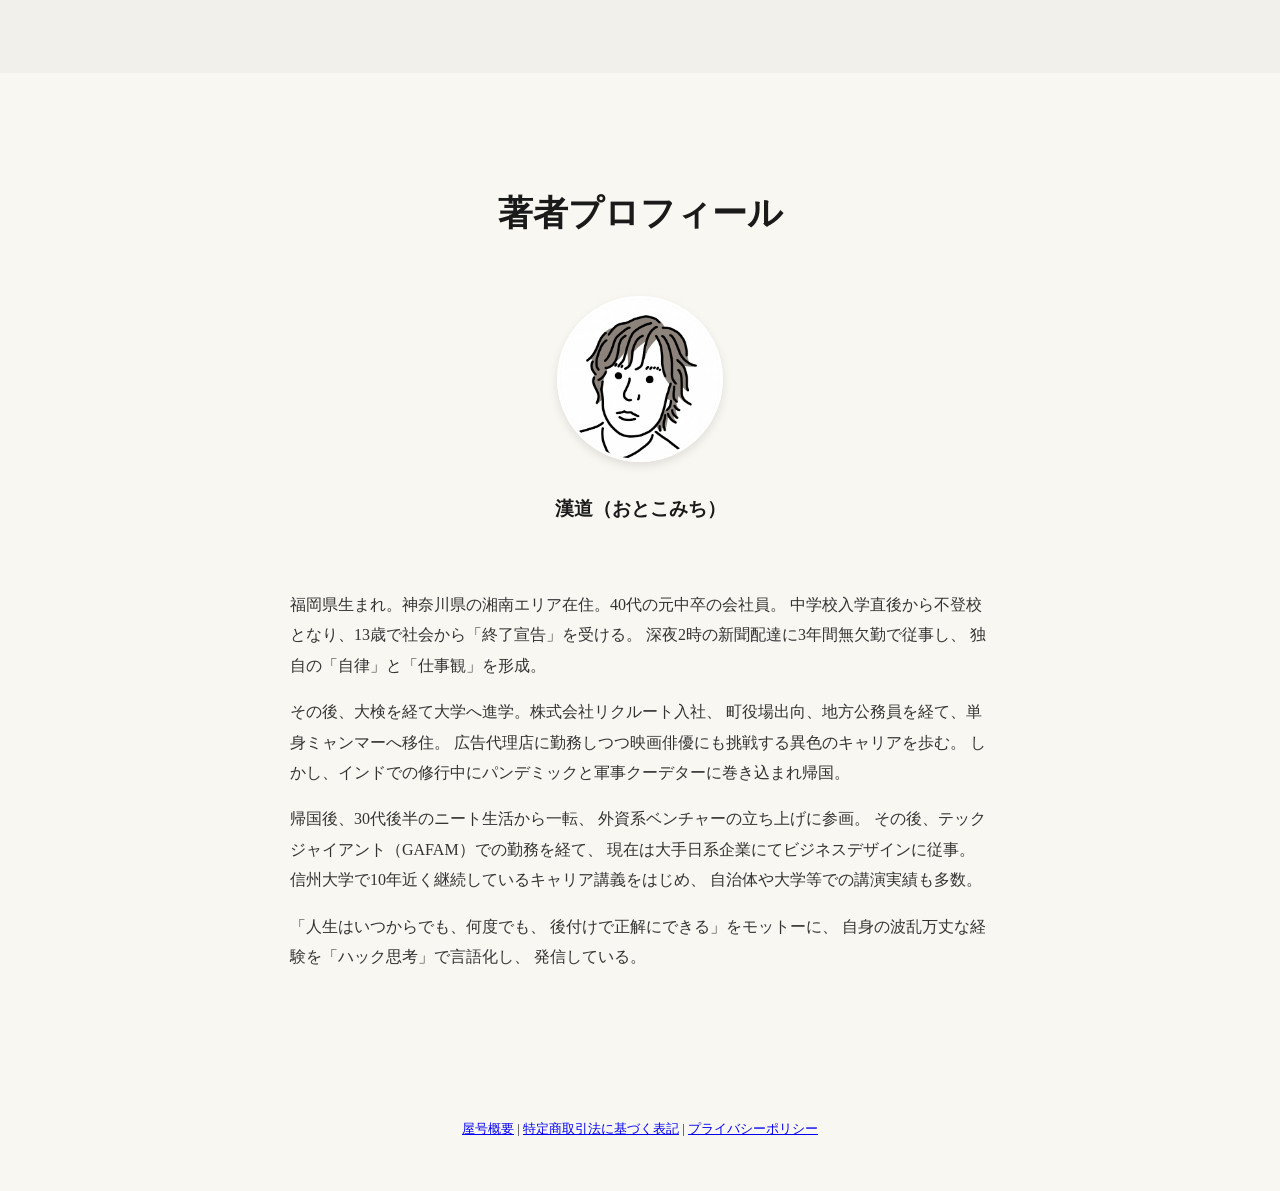
==== commit b67bf8d3: "Add files via upload" ====
--- a/index.html
+++ b/index.html
@@ -76,6 +76,7 @@
   </div>
 </div>
  <nav class="nav-links">
+  <a href="#about.html">ミライ・ピットインの想い</a>
   <a href="#service">サービス</a>
   <a href="#achievements">実績</a>
   <a href="#profile">プロフィール</a>
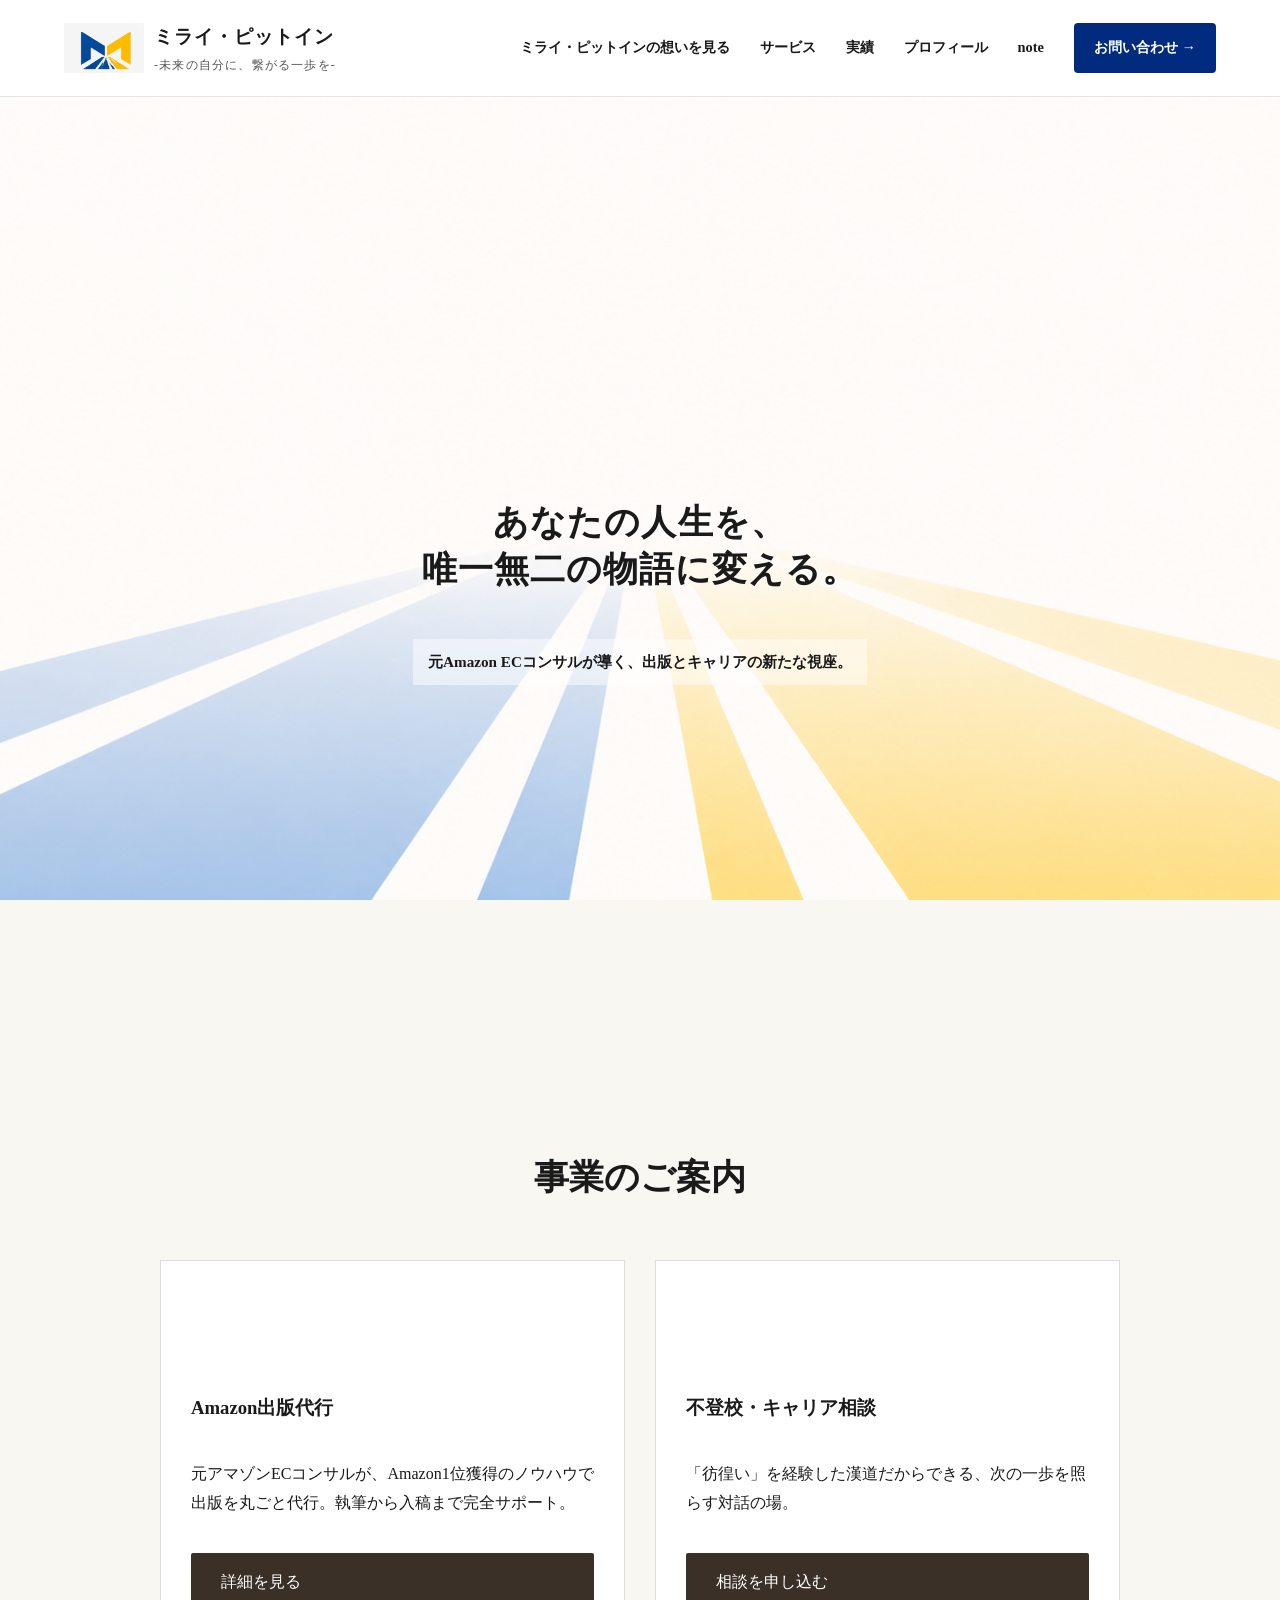
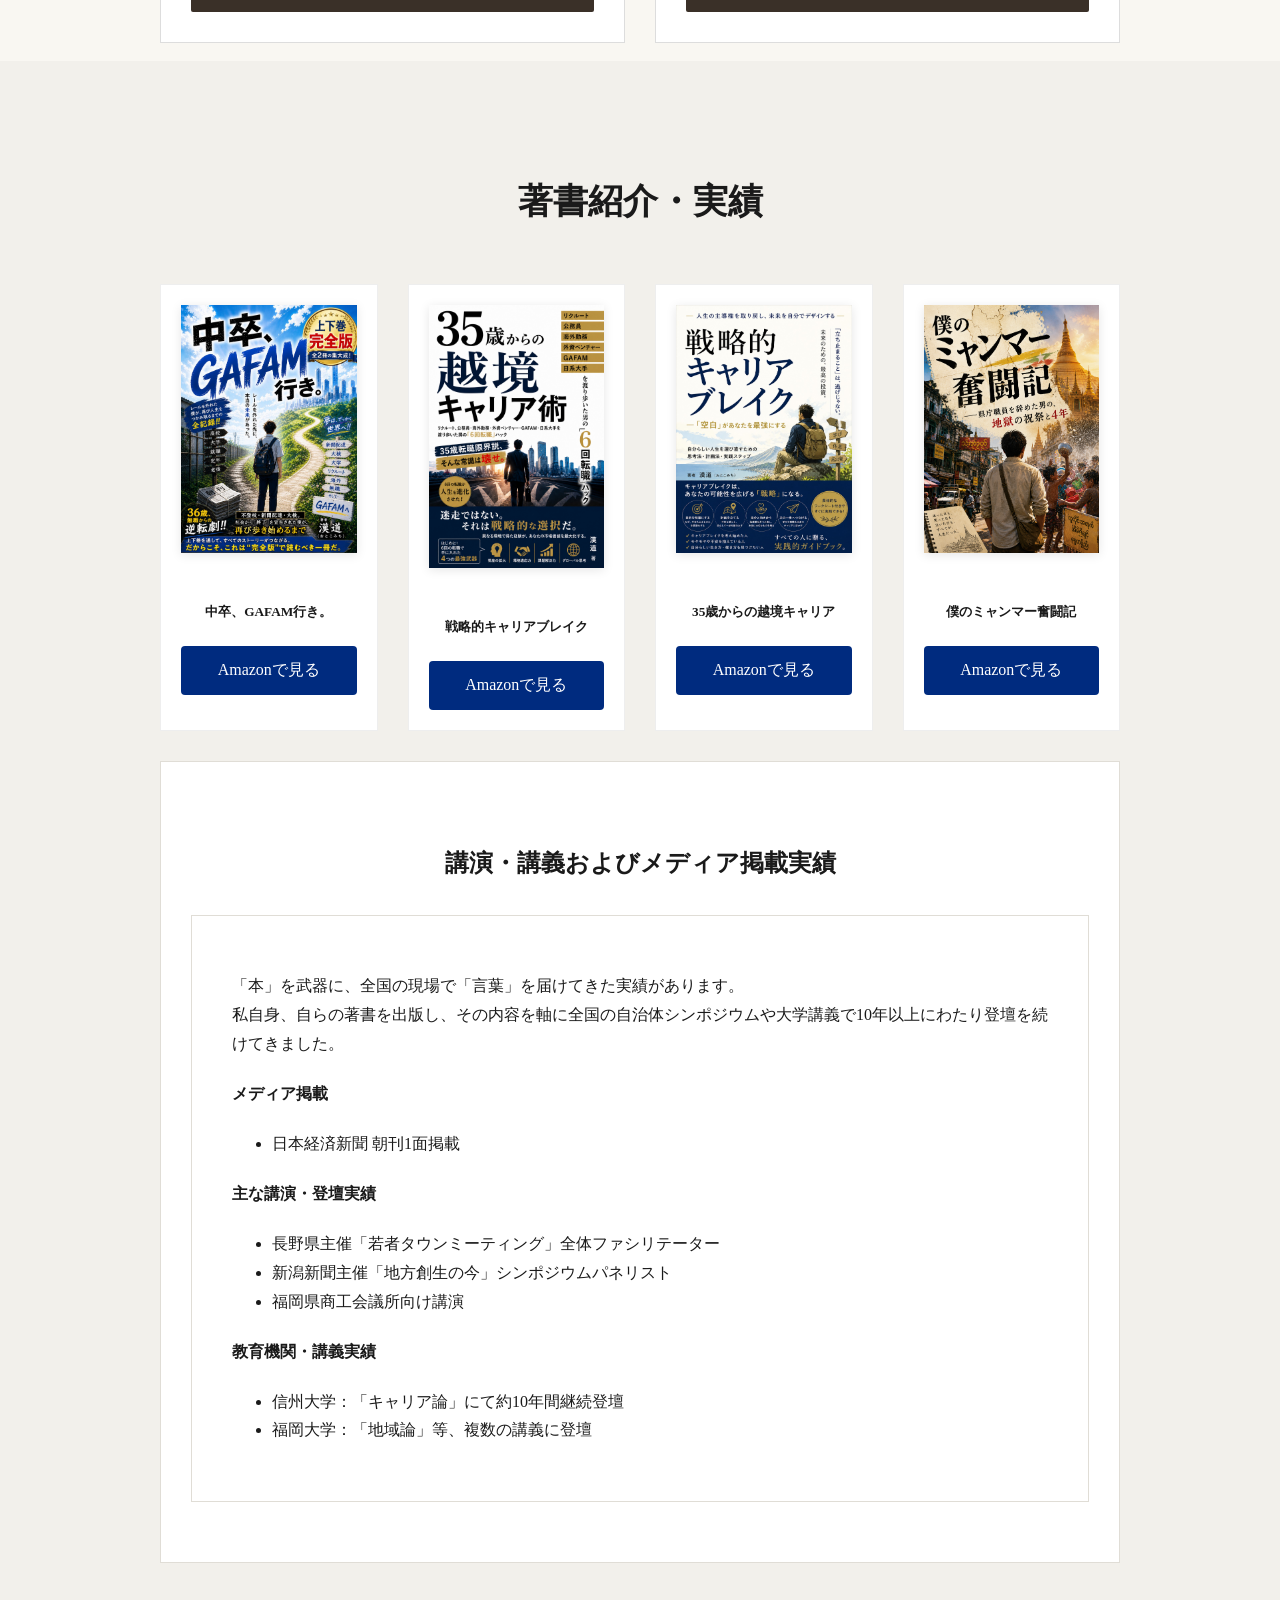
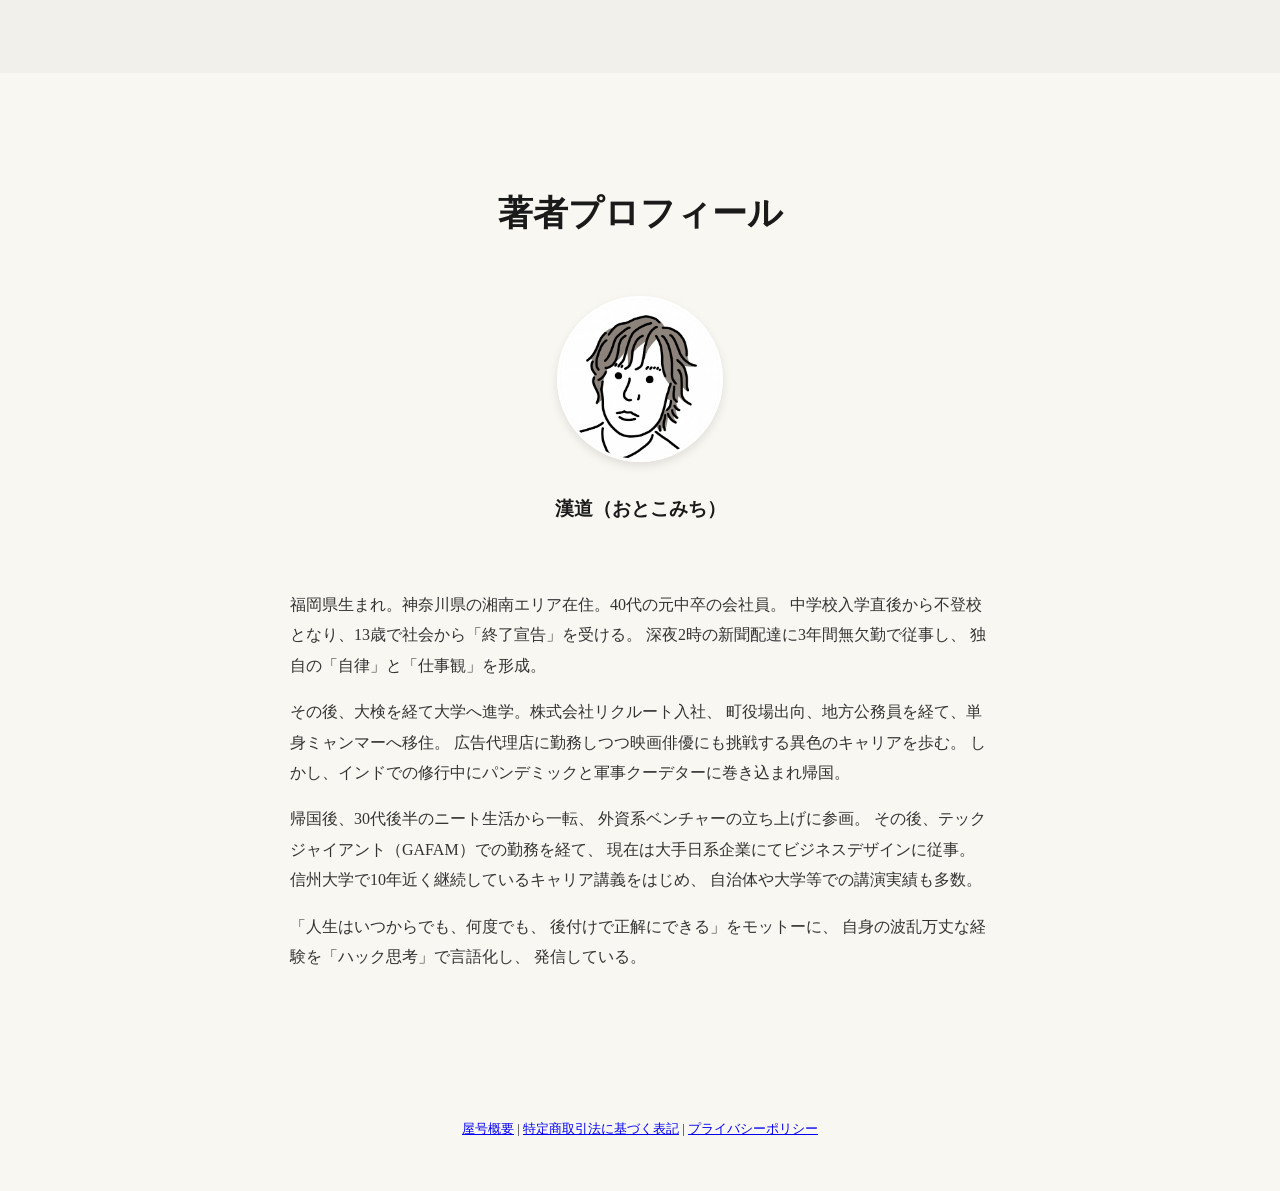
==== commit 8f85aa48: "Add files via upload" ====
--- a/index.html
+++ b/index.html
@@ -76,7 +76,7 @@
   </div>
 </div>
  <nav class="nav-links">
-  <a href="#about.html">ミライ・ピットインの想い</a>
+<a href="about.html" class="btn-about">ミライ・ピットインの想いを見る</a>
   <a href="#service">サービス</a>
   <a href="#achievements">実績</a>
   <a href="#profile">プロフィール</a>
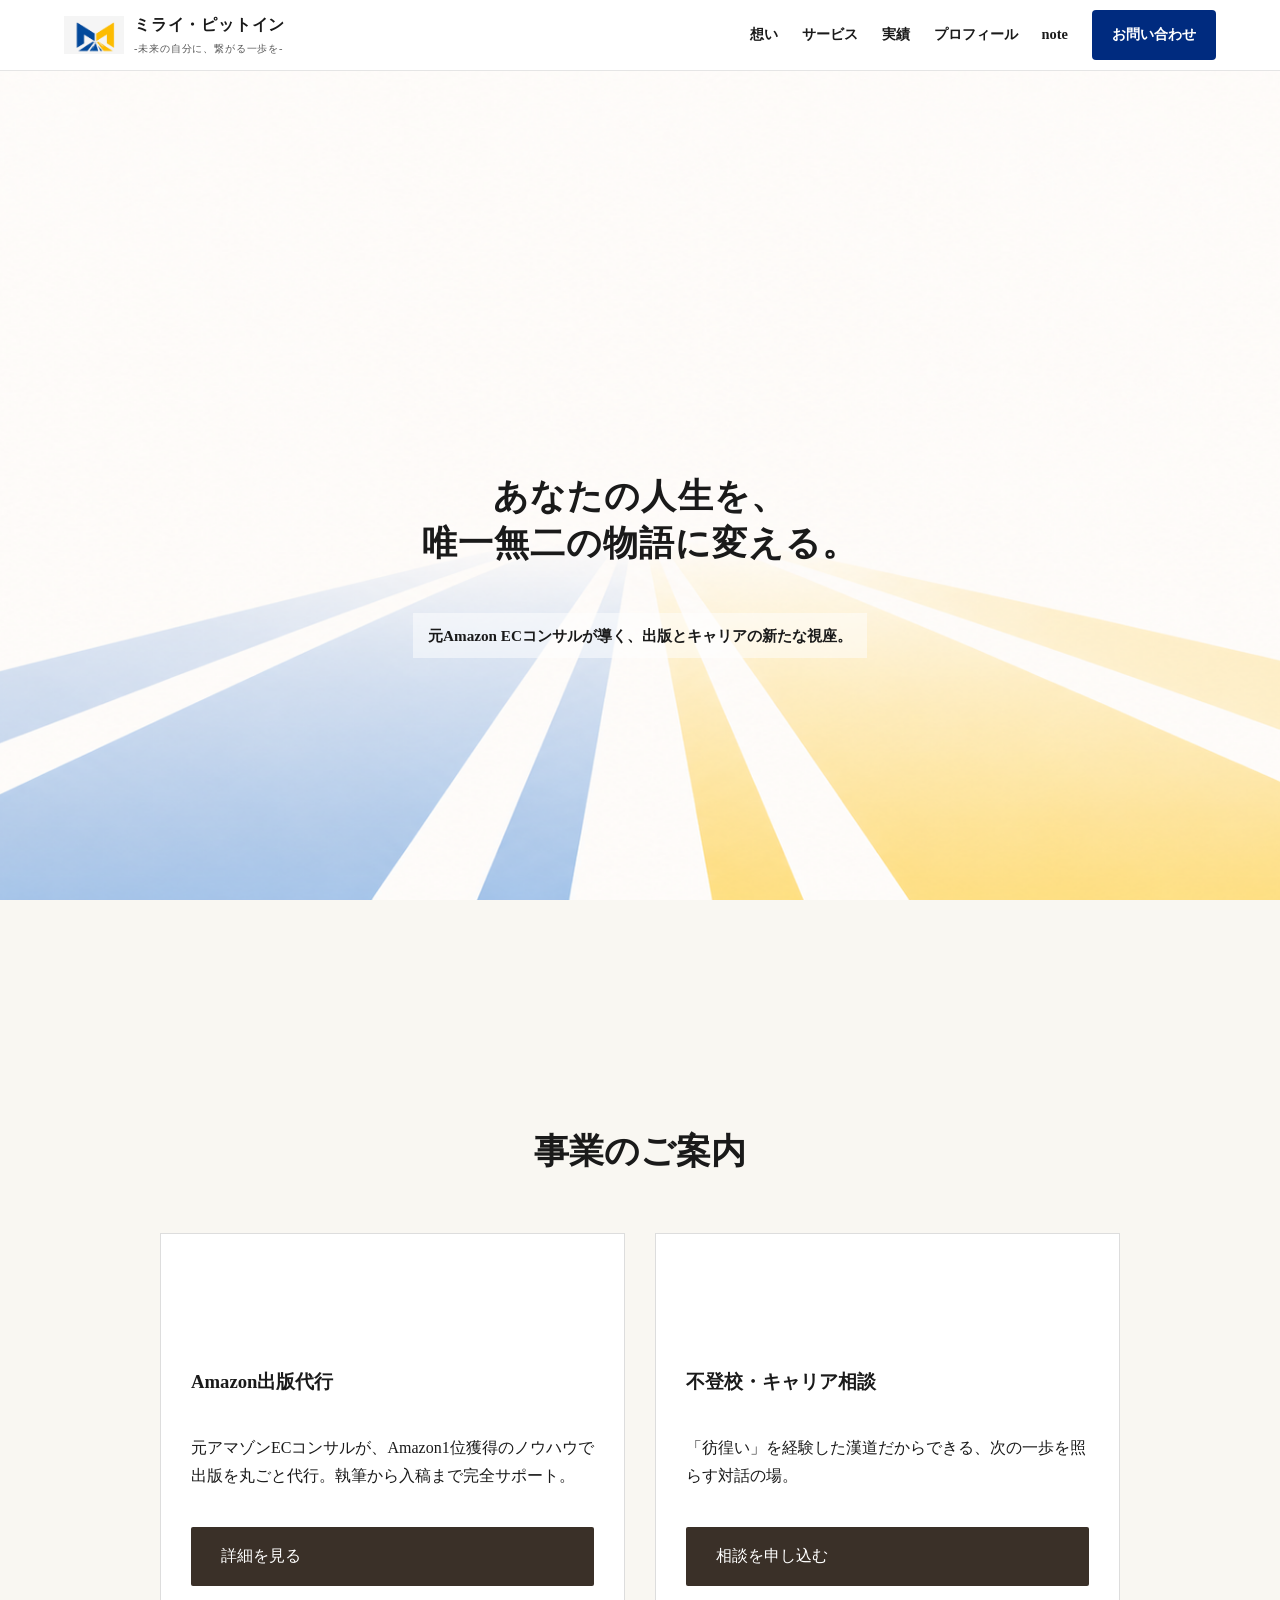
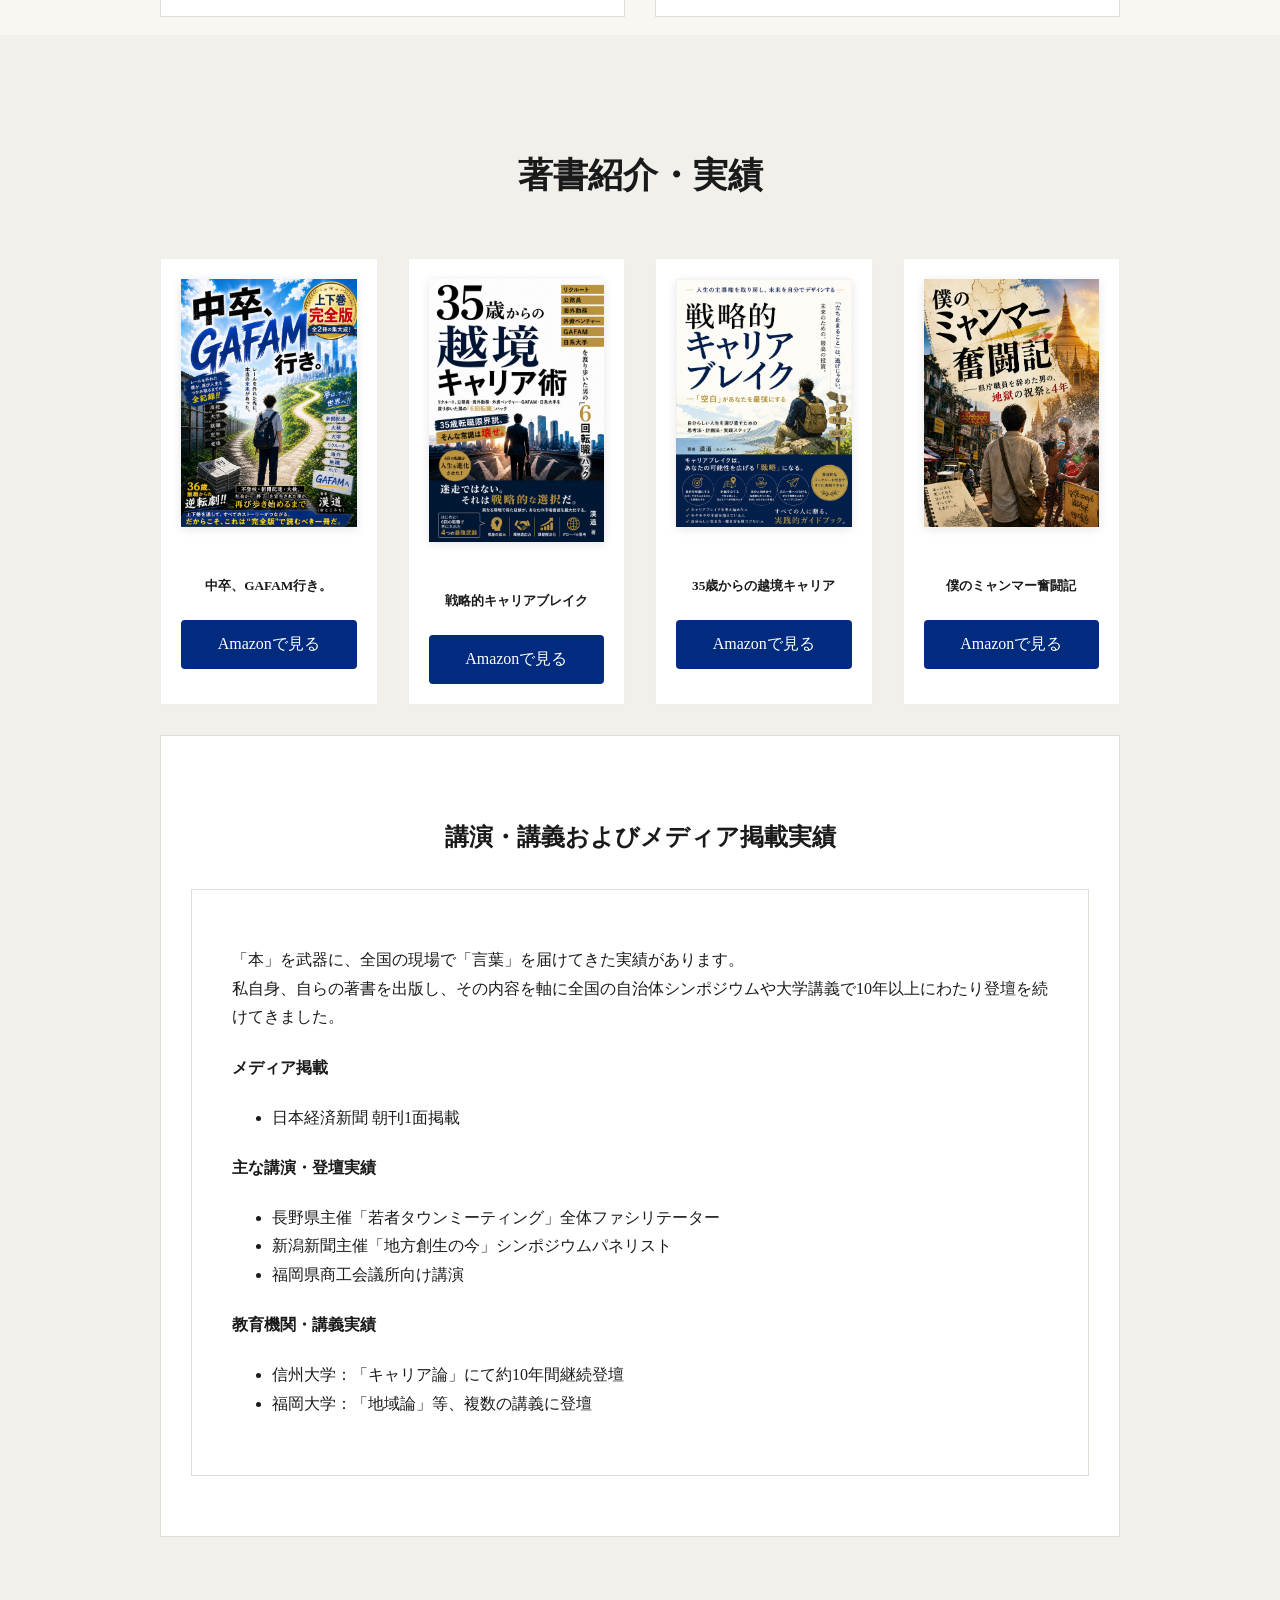
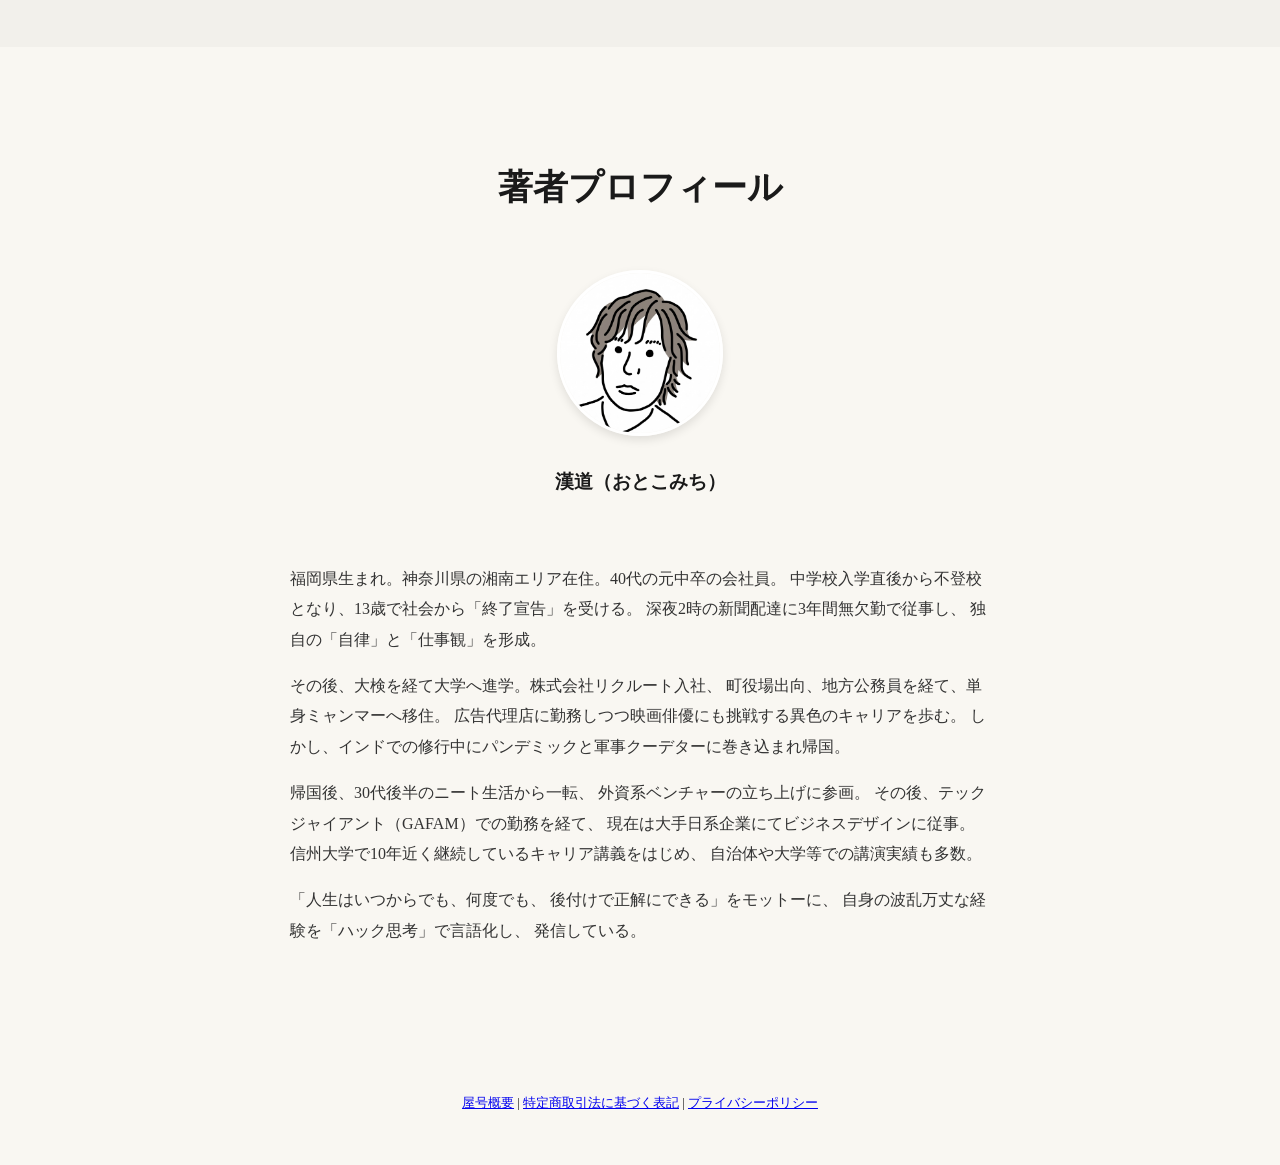
==== commit 6c1f7845: "Add files via upload" ====
--- a/index.html
+++ b/index.html
@@ -1,7 +1,6 @@
 <!DOCTYPE html>
 <html lang="ja">
 <head>
-  <head>
   <!-- 他のmetaタグの下に追加してください -->
   <meta property="og:title" content="ミライ・ピットイン | 未来の自分に、繋がる一歩に。">
   <meta property="og:description" content="元アマゾンECコンサルが、出版とキャリアを丸ごとサポート。あなたの知識と経験を、一冊の本へ。">
@@ -22,10 +21,119 @@
     .section-title { text-align: center; font-size: 2.2rem; margin-bottom: 50px; font-family: 'Noto Serif JP', serif; }
 
     /* ヘッダー */
-    header { display: flex; justify-content: space-between; align-items: center; padding: 20px 5%; background: rgba(255, 255, 255, 0.95); position: sticky; top: 0; z-index: 100; border-bottom: 1px solid rgba(0,0,0,0.1); }
-    .nav-links { display: flex; gap: 30px; align-items: center; }
-    .nav-links a { text-decoration: none; color: #1a1a1a; font-weight: bold; font-size: 0.9rem; }
-    .cta-btn { background: #002b7f; color: #ffffff !important; padding: 12px 20px; border-radius: 4px; }
+/* ヘッダー */
+
+header {
+  display:flex;
+  justify-content:space-between;
+  align-items:center;
+
+  padding:10px 5%;
+
+  background:rgba(255,255,255,0.95);
+
+  position:sticky;
+  top:0;
+  z-index:1000;
+
+  border-bottom:1px solid rgba(0,0,0,0.1);
+}
+
+/* PCメニュー */
+
+.pc-nav{
+  display:flex;
+  gap:24px;
+  align-items:center;
+}
+
+.pc-nav a{
+  text-decoration:none;
+  color:#1a1a1a;
+  font-weight:bold;
+  font-size:0.9rem;
+}
+
+/* お問い合わせ */
+
+.contact-btn{
+  background:#002b7f;
+  color:#fff !important;
+  padding:12px 20px;
+  border-radius:4px;
+}
+
+/* ハンバーガー */
+
+.menu-btn{
+  display:none;
+  background:none;
+  border:none;
+  font-size:28px;
+  cursor:pointer;
+}
+
+/* スマホメニュー */
+
+.mobile-menu{
+  position:fixed;
+  top:0;
+  right:-100%;
+
+  width:80%;
+  height:100vh;
+
+  background:#fff;
+
+  z-index:2000;
+
+  transition:0.3s;
+
+  padding:80px 30px;
+
+  box-shadow:-5px 0 20px rgba(0,0,0,0.1);
+}
+
+.mobile-menu.active{
+  right:0;
+}
+
+.mobile-menu a{
+  display:block;
+  margin-bottom:28px;
+
+  text-decoration:none;
+  color:#111;
+
+  font-size:18px;
+  font-weight:bold;
+}
+
+.close-btn{
+  position:absolute;
+  top:20px;
+  right:20px;
+
+  background:none;
+  border:none;
+
+  font-size:32px;
+}
+
+/* スマホ */
+
+@media screen and (max-width:768px){
+
+  .pc-nav{
+    display:none;
+  }
+
+  .menu-btn{
+    display:block;
+  }
+
+}
+
 
     /* ヒーロー */
     .top-hero { height: 80vh; display: flex; flex-direction: column; justify-content: center; align-items: center; text-align: center; background: url('bg-hero.jpg') no-repeat center center fixed; background-size: cover; }
@@ -68,23 +176,124 @@
 <body>
 
 <header>
- <div style="display: flex; align-items: center; gap: 10px;">
-  <img src="logo.png" alt="ロゴ" style="width: 80px; height: auto;">
-  <div style="display: flex; flex-direction: column;">
-    <span style="font-size: 1.2rem; font-weight: bold; letter-spacing: 0.05em;">ミライ・ピットイン</span>
-    <span style="font-size: 0.75rem; color: #555; letter-spacing: 0.1em;">-未来の自分に、繋がる一歩を-</span>
+
+ <div style="display:flex; align-items:center; gap:10px;">
+
+  <img
+    src="logo.png"
+    alt="ロゴ"
+    style="width:60px; height:auto;"
+  >
+
+  <div style="display:flex; flex-direction:column;">
+
+    <span style="
+      font-size:1rem;
+      font-weight:bold;
+      letter-spacing:0.05em;
+    ">
+      ミライ・ピットイン
+    </span>
+
+    <span style="
+      font-size:0.65rem;
+      color:#555;
+      letter-spacing:0.08em;
+    ">
+      -未来の自分に、繋がる一歩を-
+    </span>
+
   </div>
+
+ </div>
+
+ <!-- PCメニュー -->
+
+ <nav class="pc-nav">
+
+  <a href="about.html">
+    想い
+  </a>
+
+  <a href="#service">
+    サービス
+  </a>
+
+  <a href="#achievements">
+    実績
+  </a>
+
+  <a href="#profile">
+    プロフィール
+  </a>
+
+  <a
+    href="https://note.com/modern_shrew1900"
+    target="_blank"
+  >
+    note
+  </a>
+
+  <a
+    href="mailto:mirai.pitin.contact@gmail.com"
+    class="contact-btn"
+  >
+    お問い合わせ
+  </a>
+
+ </nav>
+
+ <!-- スマホ -->
+
+ <button
+   class="menu-btn"
+   onclick="openMenu()"
+ >
+   ☰
+ </button>
+
+</header>
+<!-- スマホメニュー -->
+
+<div class="mobile-menu" id="mobileMenu">
+
+  <button
+    class="close-btn"
+    onclick="closeMenu()"
+  >
+    ×
+  </button>
+
+  <a href="about.html">
+    想い
+  </a>
+
+  <a href="#service">
+    サービス
+  </a>
+
+  <a href="#achievements">
+    実績
+  </a>
+
+  <a href="#profile">
+    プロフィール
+  </a>
+
+  <a
+    href="https://note.com/modern_shrew1900"
+    target="_blank"
+  >
+    note
+  </a>
+
+  <a
+    href="mailto:mirai.pitin.contact@gmail.com"
+  >
+    お問い合わせ
+  </a>
+
 </div>
- <nav class="nav-links">
-<a href="about.html" class="btn-about">ミライ・ピットインの想いを見る</a>
-  <a href="#service">サービス</a>
-  <a href="#achievements">実績</a>
-  <a href="#profile">プロフィール</a>
-  <a href="https://note.com/modern_shrew1900" target="_blank">note</a> <!-- ここを追加 -->
-  <a href="mailto:mirai.pitin.contact@gmail.com" class="cta-btn">お問い合わせ →</a>
-</nav>
-</header>
-
 <section class="top-hero"
   style="
     min-height:80vh;
@@ -261,6 +470,20 @@
     <a href="privacy.html">プライバシーポリシー</a>
   </p>
 </footer>
-
+<script>
+
+function openMenu(){
+  document
+    .getElementById("mobileMenu")
+    .classList.add("active");
+}
+
+function closeMenu(){
+  document
+    .getElementById("mobileMenu")
+    .classList.remove("active");
+}
+
+</script>
 </body>
 </html>
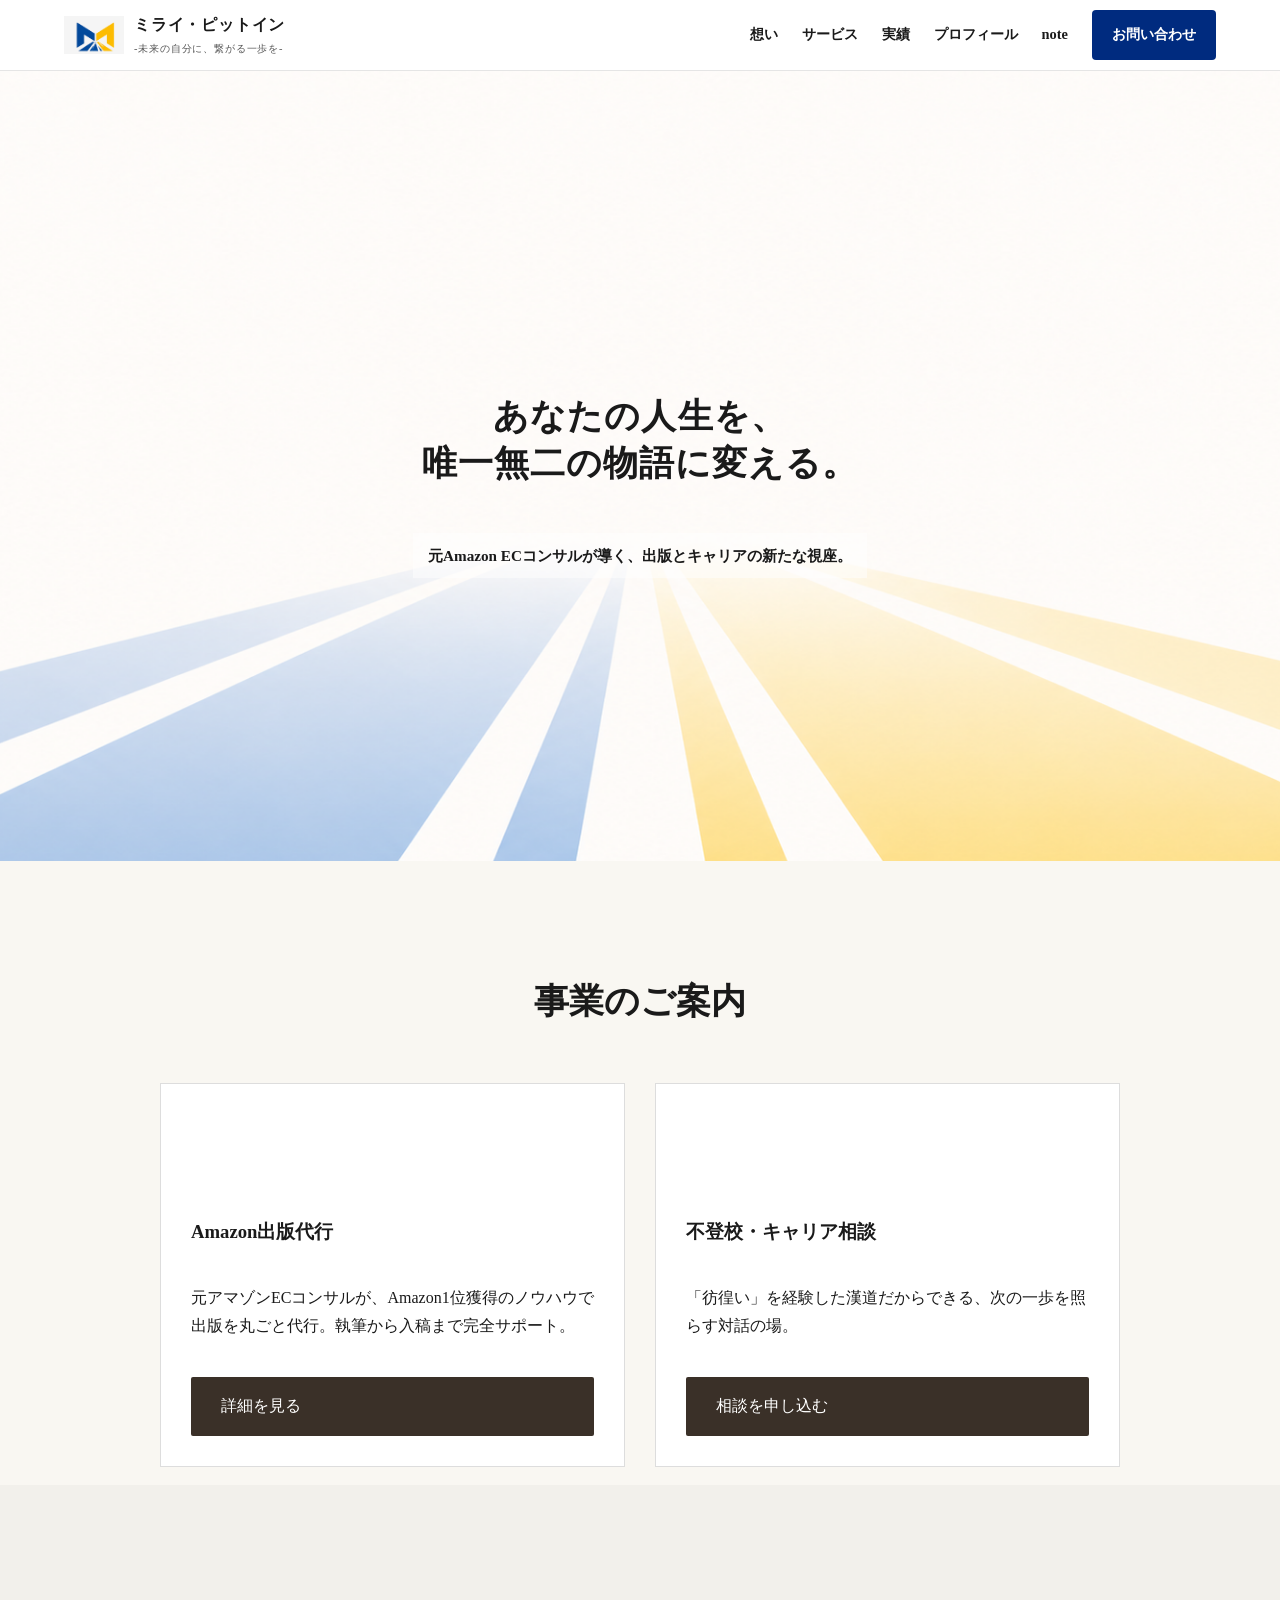
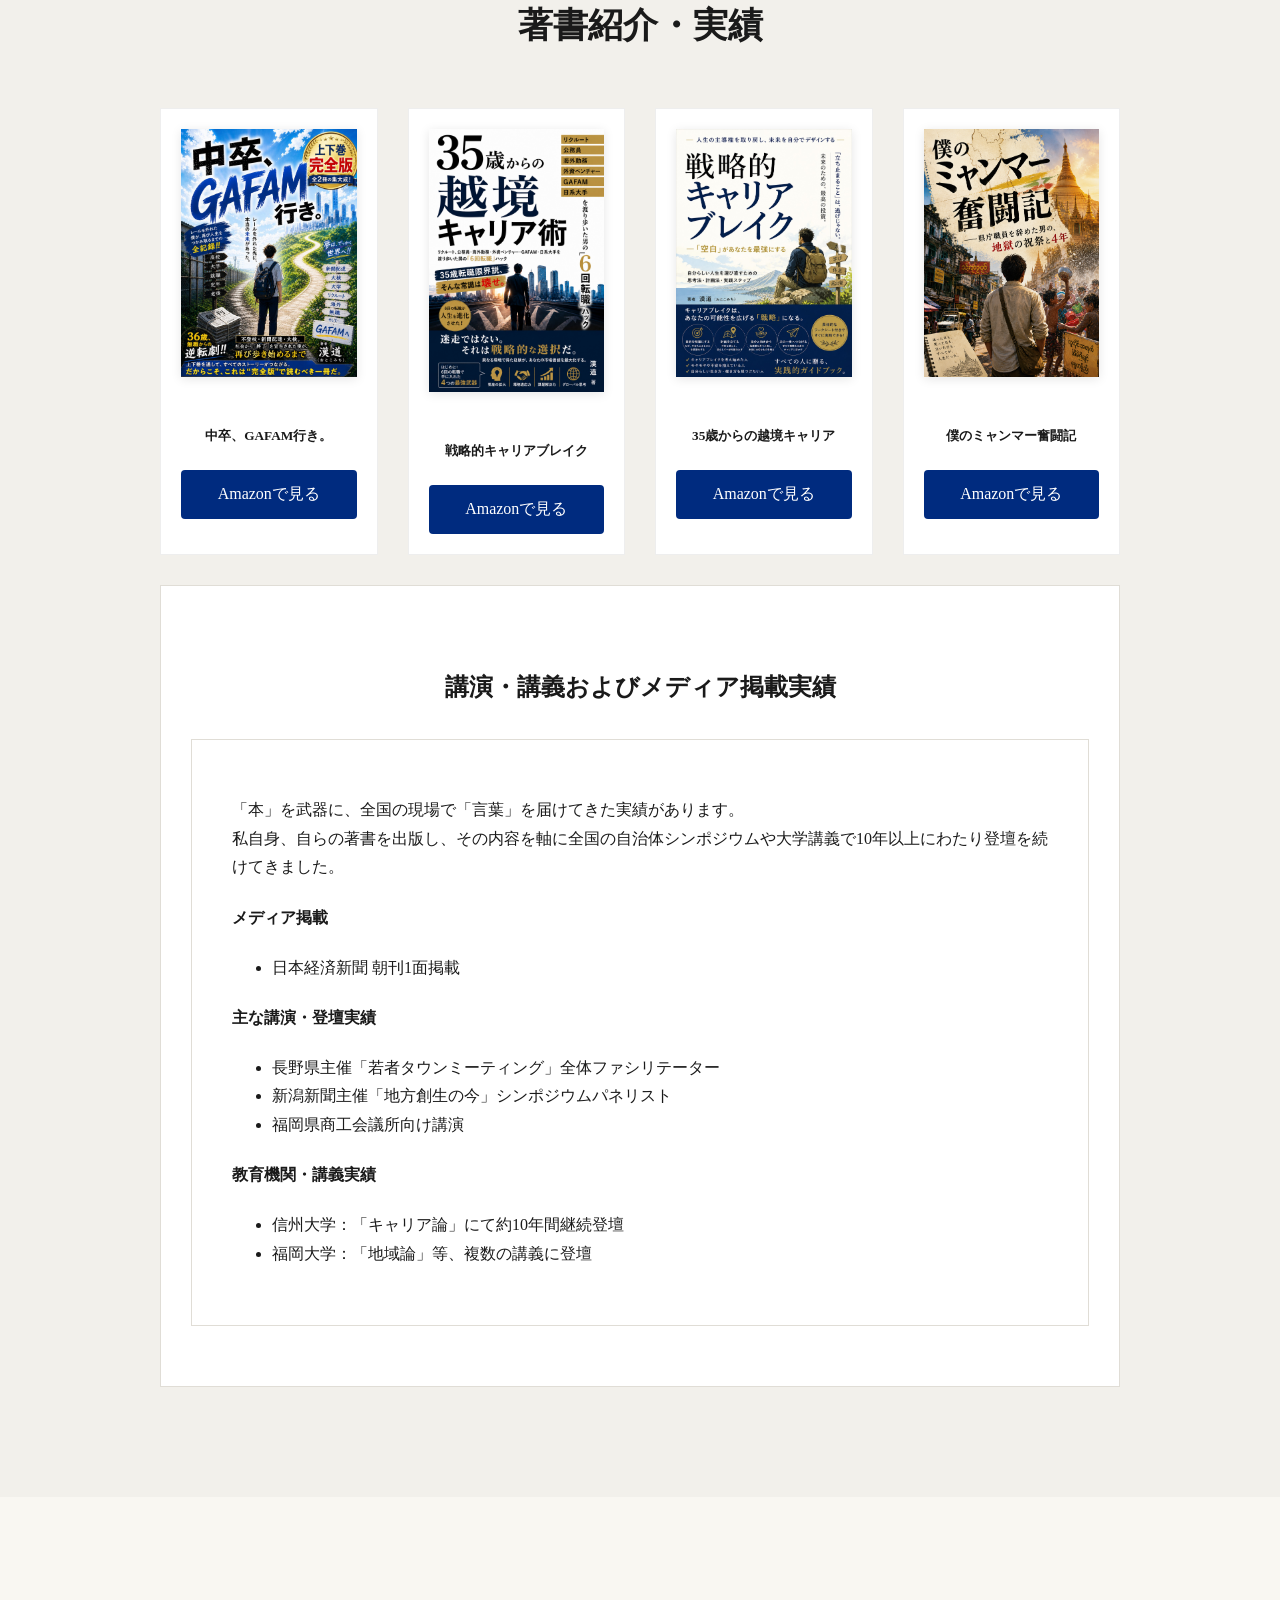
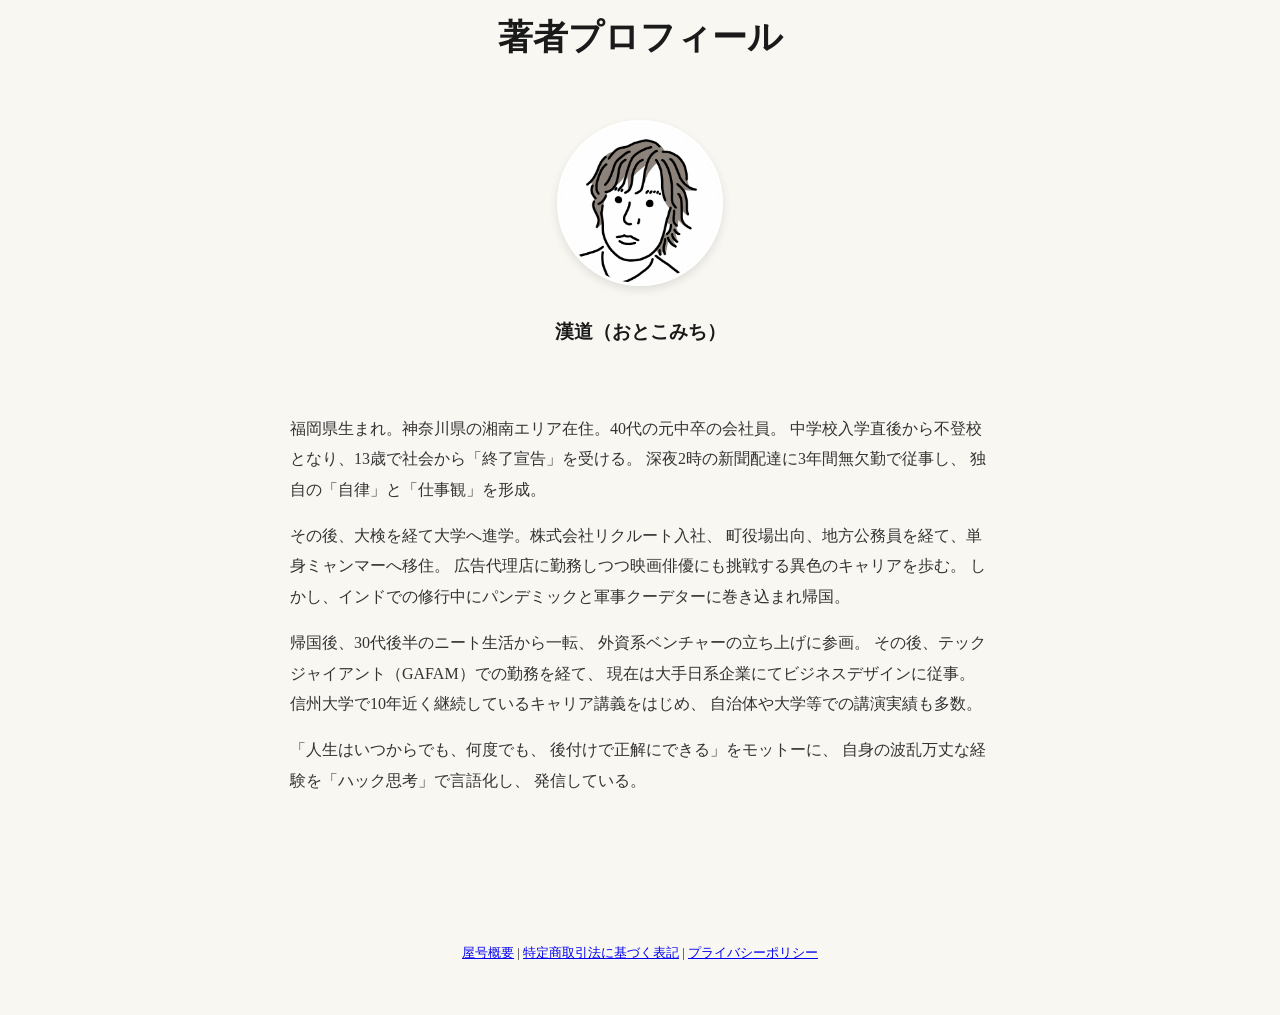
==== commit 2b5e729d: "Add files via upload" ====
--- a/index.html
+++ b/index.html
@@ -268,17 +268,17 @@
     想い
   </a>
 
-  <a href="#service">
-    サービス
-  </a>
-
-  <a href="#achievements">
-    実績
-  </a>
-
-  <a href="#profile">
-    プロフィール
-  </a>
+<a href="#service" onclick="closeMenu()">
+  サービス
+</a>
+
+<a href="#achievements" onclick="closeMenu()">
+  実績
+</a>
+
+<a href="#profile" onclick="closeMenu()">
+  プロフィール
+</a>
 
   <a
     href="https://note.com/modern_shrew1900"
@@ -296,8 +296,7 @@
 </div>
 <section class="top-hero"
   style="
-    min-height:80vh;
-    padding:120px 0 100px;
+    padding:40px 0 30px;
     display:flex;
     flex-direction:column;
     justify-content:center;
